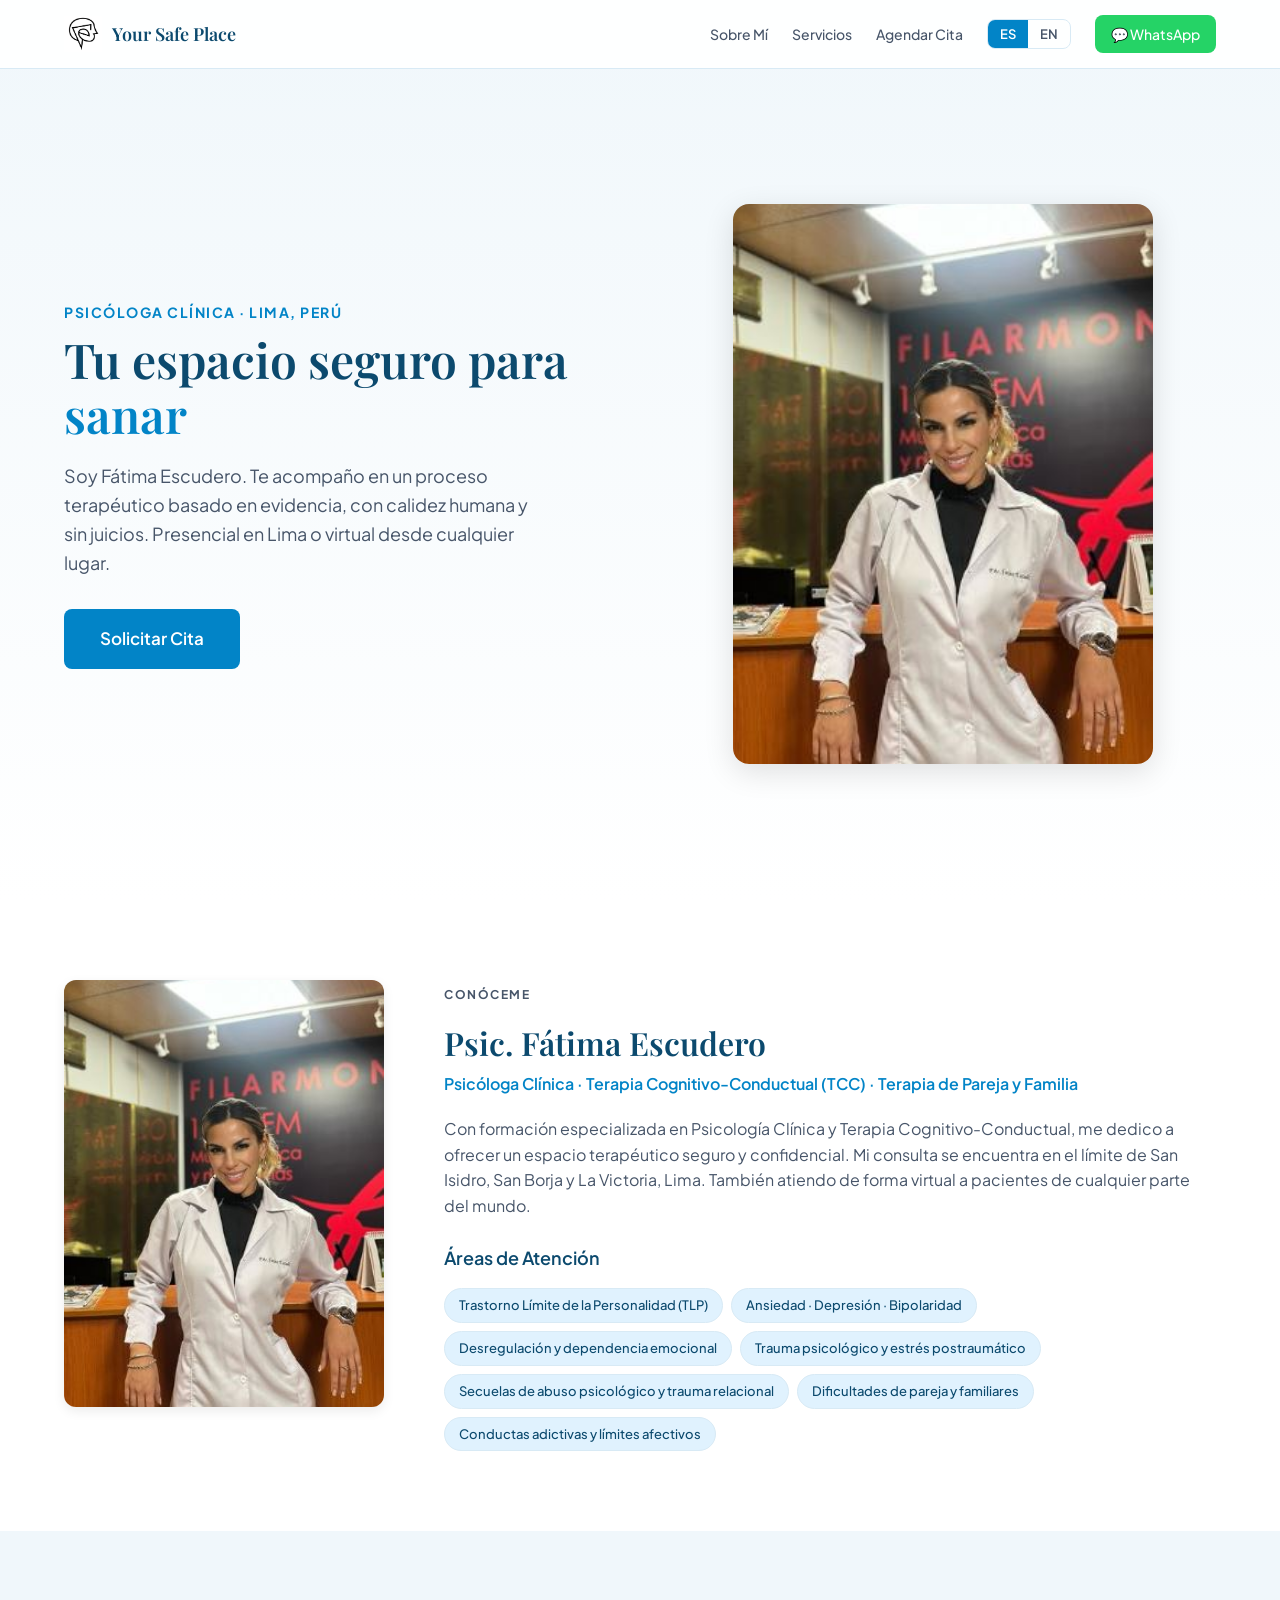
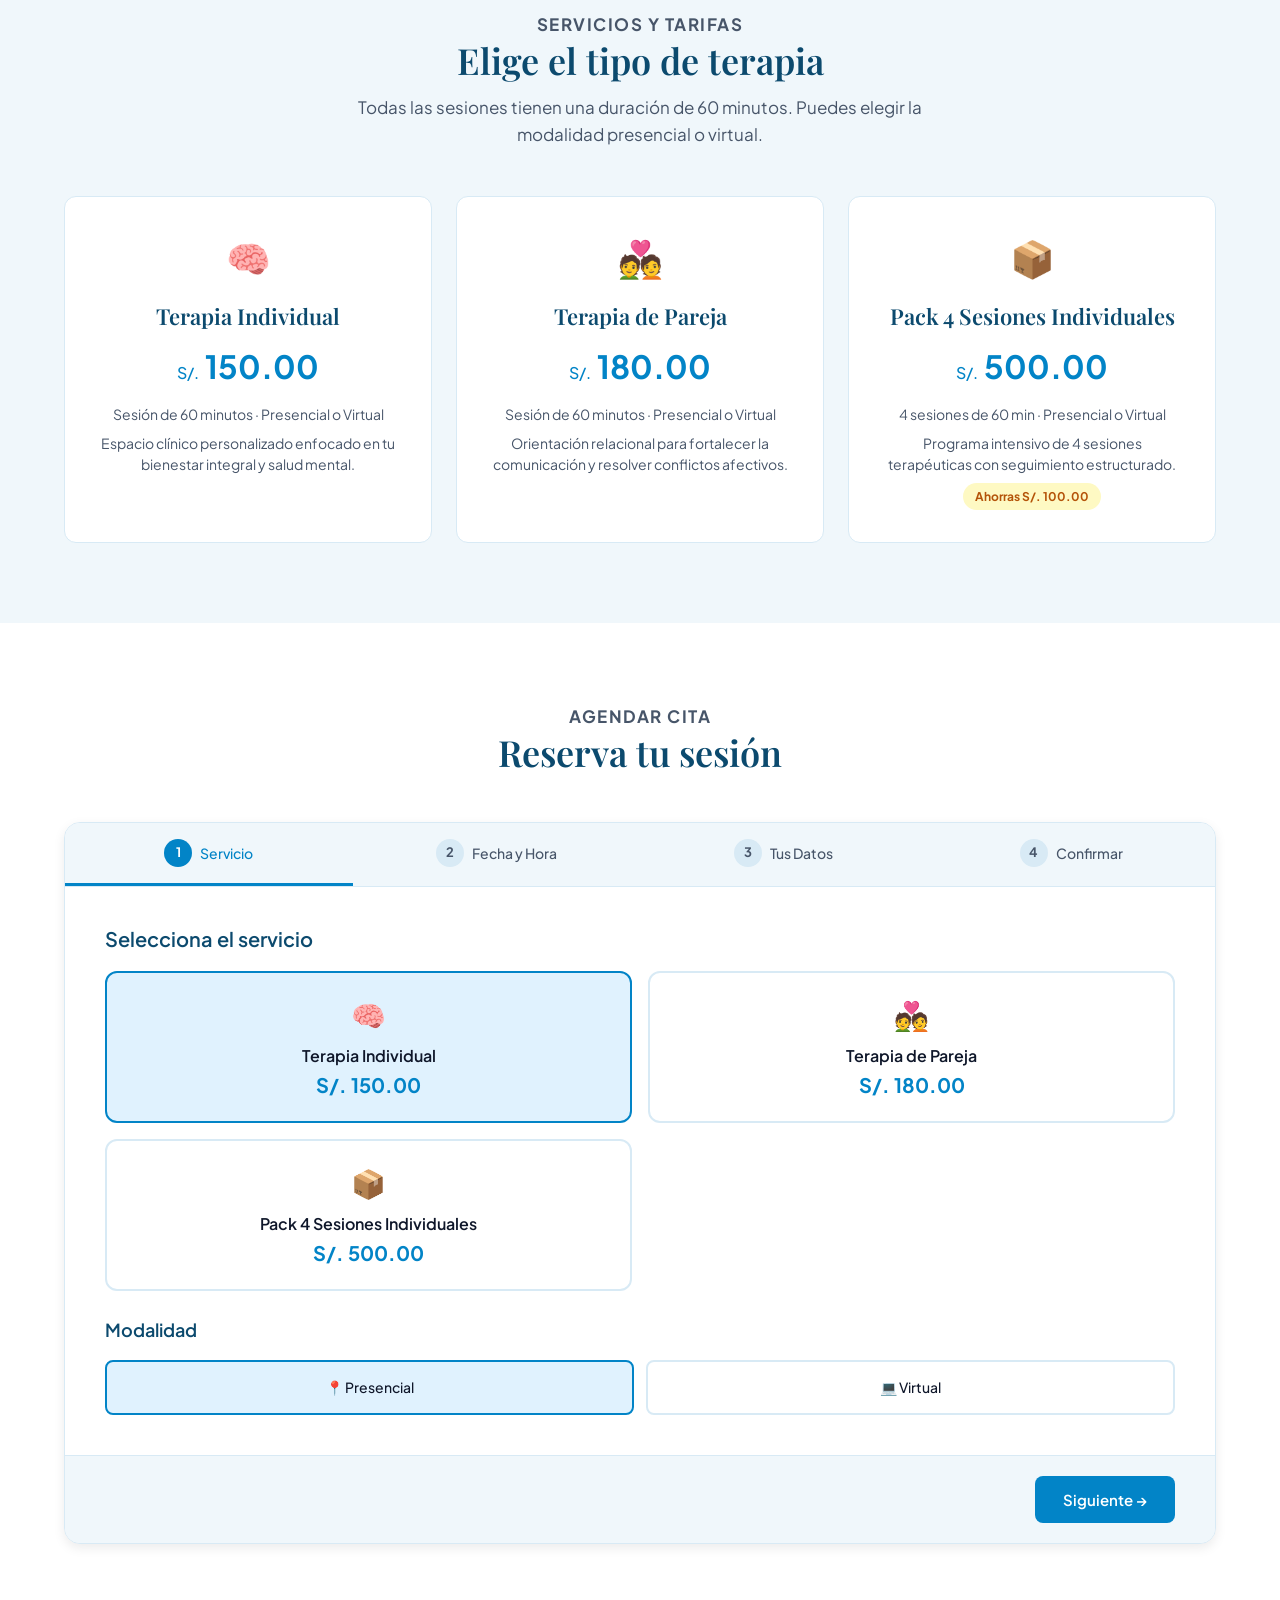
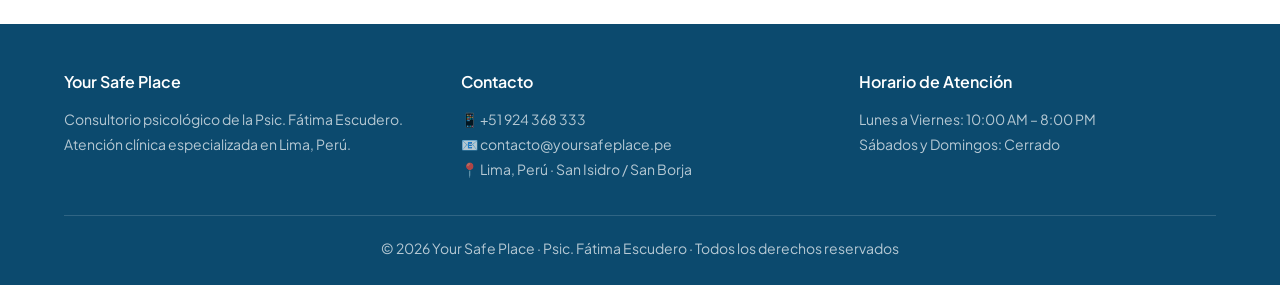
==== index.html @ e10faa5d "Primer commit" ====
<!DOCTYPE html>
<html lang="es">
<head>
  <meta charset="UTF-8">
  <meta name="viewport" content="width=device-width, initial-scale=1.0">
  <meta name="description" content="Your Safe Place — Consultorio psicológico de la Psic. Fátima Escudero en Lima, Perú. Agenda tu cita de terapia individual o de pareja.">
  <meta name="robots" content="index, follow">
  <title>Your Safe Place · Psic. Fátima Escudero — Agenda tu Cita</title>
  <link rel="icon" href="assets/logo-fatima.jpg" type="image/jpeg">
  <link rel="stylesheet" href="styles.css">
</head>
<body>
  <!-- NAV -->
  <nav class="nav" id="mainNav">
    <div class="nav-inner">
      <a href="#" class="nav-brand">
        <img src="assets/logo-fatima.jpg" alt="Your Safe Place">
        <span>Your Safe Place</span>
      </a>
      <div class="nav-links" id="navLinks">
        <a href="#about" data-i18n="nav_about">Sobre Mí</a>
        <a href="#services" data-i18n="nav_services">Servicios</a>
        <a href="#booking" data-i18n="nav_booking">Agendar Cita</a>
        <div class="lang-toggle">
          <button class="active" data-lang="es">ES</button>
          <button data-lang="en">EN</button>
        </div>
        <a href="https://wa.me/51924368333" target="_blank" rel="noopener" class="nav-wa">💬 WhatsApp</a>
      </div>
      <button class="nav-hamburger" id="navHamburger" aria-label="Menú"><span></span><span></span><span></span></button>
    </div>
  </nav>

  <!-- HERO -->
  <section class="hero" id="home">
    <div class="wrap">
      <div class="hero-grid">
        <div class="hero-text" id="heroText">
          <p class="section-label" data-i18n="hero_label">Psicóloga Clínica · Lima, Perú</p>
          <h1><span data-i18n="hero_title">Tu espacio seguro para </span><span class="highlight" data-i18n="hero_highlight">sanar</span></h1>
          <p data-i18n="hero_desc">Soy Fátima Escudero. Te acompaño en un proceso terapéutico basado en evidencia, con calidez humana y sin juicios. Presencial en Lima o virtual desde cualquier lugar.</p>
          <a href="#booking" class="btn btn-primary btn-lg" data-i18n="hero_cta">Solicitar Cita</a>
        </div>
        <div class="hero-photo">
          <div class="photo-accent"></div>
          <img src="assets/foto-fatima-1.jpg" alt="Psicóloga Fátima Escudero" id="heroImg">
        </div>
      </div>
    </div>
  </section>

  <!-- BIO -->
  <section class="bio" id="about">
    <div class="wrap">
      <div class="bio-grid">
        <div class="bio-photo">
          <img src="assets/foto-fatima-1.jpg" alt="Psic. Fátima Escudero">
        </div>
        <div class="bio-content">
          <p class="section-label" data-i18n="bio_label">Conóceme</p>
          <h2 data-i18n="bio_name">Psic. Fátima Escudero</h2>
          <p class="bio-title" data-i18n="bio_title">Psicóloga Clínica · Terapia Cognitivo-Conductual (TCC) · Terapia de Pareja y Familia</p>
          <p data-i18n="bio_desc">Con formación especializada en Psicología Clínica y Terapia Cognitivo-Conductual, me dedico a ofrecer un espacio terapéutico seguro y confidencial. Mi consulta se encuentra en el límite de San Isidro, San Borja y La Victoria, Lima. También atiendo de forma virtual a pacientes de cualquier parte del mundo.</p>
          <h3 style="font-size:18px;margin-top:28px;margin-bottom:12px;font-family:var(--font-body);font-weight:600" data-i18n="bio_areas_title">Áreas de Atención</h3>
          <div class="bio-areas" id="bioAreas"></div>
        </div>
      </div>
    </div>
  </section>

  <!-- SERVICES -->
  <section class="services" id="services">
    <div class="wrap">
      <div class="section-header">
        <p class="section-label" data-i18n="srv_label">Servicios y Tarifas</p>
        <h2 data-i18n="srv_title">Elige el tipo de terapia</h2>
        <p data-i18n="srv_desc">Todas las sesiones tienen una duración de 60 minutos. Puedes elegir la modalidad presencial o virtual.</p>
      </div>
      <div class="services-grid" id="servicesGrid"></div>
    </div>
  </section>

  <!-- BOOKING WIZARD -->
  <section class="booking" id="booking">
    <div class="wrap">
      <div class="section-header">
        <p class="section-label" data-i18n="bk_label">Agendar Cita</p>
        <h2 data-i18n="bk_title">Reserva tu sesión</h2>
      </div>
      <div class="wizard-container">
        <div class="wizard-progress">
          <div class="wizard-step-indicator active" data-step="1"><span class="step-num">1</span><span data-i18n="wz_step1">Servicio</span></div>
          <div class="wizard-step-indicator" data-step="2"><span class="step-num">2</span><span data-i18n="wz_step2">Fecha y Hora</span></div>
          <div class="wizard-step-indicator" data-step="3"><span class="step-num">3</span><span data-i18n="wz_step3">Tus Datos</span></div>
          <div class="wizard-step-indicator" data-step="4"><span class="step-num">4</span><span data-i18n="wz_step4">Confirmar</span></div>
        </div>
        <div class="wizard-body">
          <!-- STEP 1 -->
          <div class="wizard-panel active" id="wizardStep1">
            <h3 data-i18n="s1_title" style="margin-bottom:20px;font-family:var(--font-body);font-weight:600;font-size:20px">Selecciona el servicio</h3>
            <div class="service-selector" id="serviceSelector"></div>
            <h3 data-i18n="s1_modality" style="margin-top:28px;margin-bottom:12px;font-family:var(--font-body);font-weight:600;font-size:18px">Modalidad</h3>
            <div class="modality-selector">
              <div class="modality-option" data-modality="presencial">📍 <span data-i18n="s1_presencial">Presencial</span></div>
              <div class="modality-option" data-modality="virtual">💻 <span data-i18n="s1_virtual">Virtual</span></div>
            </div>
          </div>
          <!-- STEP 2 -->
          <div class="wizard-panel" id="wizardStep2">
            <div id="packTabsContainer" class="hidden"><div class="pack-tabs" id="packTabs"></div></div>
            <div class="calendar-container">
              <div class="calendar-panel">
                <div class="calendar-header">
                  <button id="calPrev" aria-label="Mes anterior">‹</button>
                  <h3 id="calMonthYear"></h3>
                  <button id="calNext" aria-label="Mes siguiente">›</button>
                </div>
                <div class="calendar-grid" id="calendarGrid"></div>
              </div>
              <div class="timeslots-panel">
                <h3 id="timeslotsTitle" data-i18n="s2_select_time">Selecciona un horario</h3>
                <div id="timeslotsContent"><div class="no-date-selected" data-i18n="s2_no_date">Selecciona una fecha en el calendario</div></div>
              </div>
            </div>
          </div>
          <!-- STEP 3 -->
          <div class="wizard-panel" id="wizardStep3">
            <h3 data-i18n="s3_title" style="margin-bottom:24px;font-family:var(--font-body);font-weight:600;font-size:20px">Ingresa tus datos</h3>
            <form id="patientForm" novalidate>
              <div class="form-grid">
                <div class="form-group"><label data-i18n="s3_name">Nombres y Apellidos <span class="required">*</span></label><input type="text" id="pName" required autocomplete="name"><div class="field-error" data-i18n="err_name">Solo letras, tildes y espacios.</div></div>
                <div class="form-group"><label data-i18n="s3_dni">DNI / Documento <span class="required">*</span></label><input type="text" id="pDNI" required maxlength="10" inputmode="numeric" autocomplete="off"><div class="field-error" data-i18n="err_dni">Solo dígitos, 8 a 10 caracteres.</div></div>
                <div class="form-group"><label data-i18n="s3_whatsapp">WhatsApp <span class="required">*</span></label><input type="text" id="pWhatsApp" required maxlength="12" inputmode="tel" autocomplete="tel"><div class="field-error" data-i18n="err_whatsapp">Solo dígitos, 9 a 12 caracteres.</div></div>
                <div class="form-group"><label data-i18n="s3_email">Correo Electrónico <span class="required">*</span></label><input type="email" id="pEmail" required autocomplete="email"><div class="field-error" data-i18n="err_email">Ingresa un correo válido.</div></div>
                <div class="form-group full"><label data-i18n="s3_reason">Motivo de consulta (confidencial)</label><textarea id="pReason" rows="3" maxlength="500"></textarea></div>
                <div class="form-group full">
                  <label data-i18n="s3_voucher">Comprobante de pago <span class="required">*</span></label>
                  <div class="upload-zone" id="uploadZone">
                    <div class="upload-icon">📎</div>
                    <p data-i18n="s3_upload_text">Haz clic o arrastra tu comprobante aquí</p>
                    <p class="file-name" id="fileName" style="display:none"></p>
                    <input type="file" id="pVoucher" accept=".jpg,.jpeg,.png,.webp" required>
                    <p style="font-size:12px;color:var(--muted);margin-top:8px">JPG, PNG o WebP · Máx. 5MB</p>
                  </div>
                </div>
              </div>
            </form>
          </div>
          <!-- STEP 4 -->
          <div class="wizard-panel" id="wizardStep4">
            <h3 data-i18n="s4_title" style="margin-bottom:24px;font-family:var(--font-body);font-weight:600;font-size:20px">Resumen de tu solicitud</h3>
            <div class="summary-card" id="summaryCard"></div>
            <div id="paymentInfoPanel"></div>
          </div>
        </div>
        <div class="wizard-footer">
          <button class="btn btn-secondary" id="wizPrev" style="display:none" data-i18n="wz_prev">← Anterior</button>
          <div></div>
          <button class="btn btn-primary" id="wizNext" data-i18n="wz_next">Siguiente →</button>
          <button class="btn btn-wa btn-lg hidden" id="wizSubmit">💬 <span data-i18n="wz_submit">Solicitar Cita &amp; Enviar Comprobante</span></button>
        </div>
      </div>
    </div>
  </section>

  <!-- FOOTER -->
  <footer class="footer">
    <div class="wrap">
      <div class="footer-grid">
        <div><h4>Your Safe Place</h4><p data-i18n="ft_desc">Consultorio psicológico de la Psic. Fátima Escudero. Atención clínica especializada en Lima, Perú.</p></div>
        <div><h4 data-i18n="ft_contact">Contacto</h4><p>📱 +51 924 368 333</p><p>📧 contacto@yoursafeplace.pe</p><p>📍 <span data-i18n="ft_location">Lima, Perú · San Isidro / San Borja</span></p></div>
        <div><h4 data-i18n="ft_hours">Horario de Atención</h4><p data-i18n="ft_schedule">Lunes a Viernes: 10:00 AM – 8:00 PM</p><p data-i18n="ft_weekend">Sábados y Domingos: Cerrado</p></div>
      </div>
      <div class="footer-bottom"><p>© 2026 Your Safe Place · Psic. Fátima Escudero · <span data-i18n="ft_rights">Todos los derechos reservados</span></p></div>
    </div>
  </footer>

  <!-- CONFIRMATION MODAL -->
  <div class="modal-overlay" id="confirmModal">
    <div class="modal">
      <h2 data-i18n="modal_title">🌿 ¡Solicitud Generada!</h2>
      <p class="modal-subtitle" data-i18n="modal_desc">Tu código de solicitud es:</p>
      <div class="code-display" id="modalCode"></div>
      <p class="text-center mb-3" data-i18n="modal_inst">Al hacer clic se abrirá WhatsApp con tu solicitud pre-llenada. Adjunta la captura de tu comprobante en el chat.</p>
      <button class="btn btn-wa btn-block btn-lg" id="modalWhatsApp">💬 <span data-i18n="modal_wa_btn">Abrir WhatsApp y Enviar</span></button>
      <button class="btn btn-secondary btn-block mt-2" id="modalClose" data-i18n="modal_close">Cerrar</button>
    </div>
  </div>

  <script src="app.js"></script>
</body>
</html>
---- styles.css ----
/* ============================================================
   YOUR SAFE PLACE — Clinical Scheduling System
   Psic. Fátima Escudero · Lima, Perú
   ============================================================ */
@import url('https://fonts.googleapis.com/css2?family=Playfair+Display:wght@400;500;600;700&family=Plus+Jakarta+Sans:wght@300;400;500;600;700&display=swap');

:root {
  --bg: #F0F7FB;
  --bg-alt: #E0F2FE;
  --surface: #FFFFFF;
  --surface-warm: #FEF9C3;
  --accent: #0284C7;
  --accent-dark: #0369A1;
  --accent-deep: #0C4A6E;
  --warm: #F59E0B;
  --warm-soft: #FDE68A;
  --warm-deep: #B45309;
  --border: #D8EAF5;
  --ink: #0F172A;
  --muted: #475569;
  --danger: #DC2626;
  --success: #16A34A;
  --success-bg: #DCFCE7;
  --danger-bg: #FEE2E2;
  --font-heading: 'Playfair Display', Georgia, serif;
  --font-body: 'Plus Jakarta Sans', system-ui, -apple-system, sans-serif;
  --section-gap: 80px;
  --wrap-max: 1200px;
  --wrap-px: 24px;
  --radius-sm: 6px;
  --radius: 8px;
  --radius-lg: 12px;
  --radius-xl: 16px;
  --shadow-sm: 0 1px 3px rgba(0, 0, 0, .06), 0 1px 2px rgba(0, 0, 0, .04);
  --shadow: 0 4px 12px rgba(0, 0, 0, .08);
  --shadow-lg: 0 8px 30px rgba(0, 0, 0, .12);
  --ease-out: cubic-bezier(.23, 1, .32, 1);
  --ease-in-out: cubic-bezier(.77, 0, .175, 1);
}

*,
*::before,
*::after {
  box-sizing: border-box;
  margin: 0;
  padding: 0
}

html {
  scroll-behavior: smooth;
  -webkit-text-size-adjust: 100%
}

body {
  font-family: var(--font-body);
  font-size: 16px;
  line-height: 1.6;
  color: var(--ink);
  background: var(--bg);
  -webkit-font-smoothing: antialiased;
  -moz-osx-font-smoothing: grayscale
}

img {
  max-width: 100%;
  height: auto;
  display: block
}

a {
  color: var(--accent);
  text-decoration: none
}

a:hover {
  color: var(--accent-dark)
}

button {
  cursor: pointer;
  font-family: var(--font-body)
}

input,
select,
textarea {
  font-family: var(--font-body);
  font-size: 15px
}

h1,
h2,
h3,
h4 {
  font-family: var(--font-heading);
  font-weight: 600;
  color: var(--accent-deep);
  line-height: 1.2
}

ul {
  list-style: none
}

.wrap {
  max-width: var(--wrap-max);
  margin: 0 auto;
  padding: 0 var(--wrap-px)
}

section {
  padding: var(--section-gap) 0
}

/* NAV */
.nav {
  position: fixed;
  top: 0;
  left: 0;
  right: 0;
  z-index: 100;
  background: rgba(255, 255, 255, .92);
  backdrop-filter: blur(12px);
  -webkit-backdrop-filter: blur(12px);
  border-bottom: 1px solid var(--border);
  transition: box-shadow .3s ease
}

.nav.scrolled {
  box-shadow: var(--shadow-sm)
}

.nav-inner {
  display: flex;
  align-items: center;
  justify-content: space-between;
  height: 68px;
  max-width: var(--wrap-max);
  margin: 0 auto;
  padding: 0 var(--wrap-px)
}

.nav-brand {
  display: flex;
  align-items: center;
  gap: 10px;
  text-decoration: none
}

.nav-brand img {
  width: 38px;
  height: 38px;
  object-fit: contain;
  border-radius: 4px
}

.nav-brand span {
  font-family: var(--font-heading);
  font-size: 18px;
  font-weight: 600;
  color: var(--accent-deep)
}

.nav-links {
  display: flex;
  align-items: center;
  gap: 24px
}

.nav-links a {
  font-size: 14px;
  font-weight: 500;
  color: var(--muted);
  transition: color .2s;
  position: relative
}

.nav-links a:hover {
  color: var(--accent)
}

.nav-links a::after {
  content: '';
  position: absolute;
  bottom: -4px;
  left: 0;
  width: 0;
  height: 2px;
  background: var(--accent);
  transition: width .2s var(--ease-out)
}

.nav-links a:hover::after {
  width: 100%
}

.lang-toggle {
  display: flex;
  border: 1px solid var(--border);
  border-radius: var(--radius);
  overflow: hidden
}

.lang-toggle button {
  padding: 6px 12px;
  font-size: 13px;
  font-weight: 600;
  border: none;
  background: transparent;
  color: var(--muted);
  transition: background .2s, color .2s
}

.lang-toggle button.active {
  background: var(--accent);
  color: #fff
}

.nav-wa {
  display: inline-flex;
  align-items: center;
  gap: 6px;
  background: #25D366;
  color: #fff !important;
  padding: 8px 16px;
  border-radius: var(--radius);
  font-size: 13px;
  font-weight: 600;
  transition: transform 160ms var(--ease-out), background .2s
}

.nav-wa:hover {
  background: #1DA851;
  color: #fff !important
}

.nav-wa:active {
  transform: scale(.97)
}

.nav-hamburger {
  display: none;
  background: none;
  border: none;
  padding: 8px;
  flex-direction: column;
  gap: 5px;
  cursor: pointer
}

.nav-hamburger span {
  display: block;
  width: 22px;
  height: 2px;
  background: var(--ink);
  border-radius: 2px;
  transition: transform .3s var(--ease-out), opacity .2s
}

.nav-hamburger.open span:nth-child(1) {
  transform: translateY(7px) rotate(45deg)
}

.nav-hamburger.open span:nth-child(2) {
  opacity: 0
}

.nav-hamburger.open span:nth-child(3) {
  transform: translateY(-7px) rotate(-45deg)
}

/* HERO */
.hero {
  padding-top: 148px;
  padding-bottom: var(--section-gap);
  background: linear-gradient(180deg, var(--bg) 0%, var(--surface) 100%);
  min-height: 100vh;
  display: flex;
  align-items: center
}

.hero-grid {
  display: grid;
  grid-template-columns: 1fr 1fr;
  gap: 60px;
  align-items: center
}

.hero-text {
  opacity: 0;
  transform: translateY(16px);
  transition: opacity .6s var(--ease-out), transform .6s var(--ease-out)
}

.hero-text.visible {
  opacity: 1;
  transform: translateY(0)
}

.hero-text h1 {
  font-size: 48px;
  line-height: 1.15;
  margin-bottom: 20px
}

.hero-text h1 .highlight {
  color: var(--accent)
}

.hero-text p.section-label {
  font-size: 14px
}

.hero-text>p:not(.section-label) {
  font-size: 18px;
  color: var(--muted);
  margin-bottom: 32px;
  max-width: 480px
}

.hero-photo {
  position: relative;
  display: flex;
  justify-content: center
}

.hero-photo img {
  width: 100%;
  max-width: 420px;
  border-radius: var(--radius-xl);
  box-shadow: var(--shadow-lg);
  object-fit: cover;
  object-position: center 15%;
  aspect-ratio: 3/4;
  opacity: 0;
  transform: scale(.97);
  transition: opacity .7s var(--ease-out) .15s, transform .7s var(--ease-out) .15s
}

.hero-photo img.visible {
  opacity: 1;
  transform: scale(1)
}

.hero-photo .photo-accent {
  position: absolute;
  top: -12px;
  right: -12px;
  width: 100px;
  height: 100px;
  background: var(--warm-soft);
  border-radius: 50%;
  z-index: -1;
  opacity: .6
}

/* BUTTONS */
.btn {
  display: inline-flex;
  align-items: center;
  justify-content: center;
  gap: 8px;
  padding: 14px 28px;
  font-size: 15px;
  font-weight: 600;
  border: none;
  border-radius: var(--radius);
  cursor: pointer;
  transition: transform 160ms var(--ease-out), background .2s, box-shadow .2s
}

.btn:active {
  transform: scale(.97)
}

.btn-primary {
  background: var(--accent);
  color: #fff
}

.btn-primary:hover {
  background: var(--accent-dark);
  box-shadow: 0 4px 14px rgba(2, 132, 199, .3)
}

.btn-secondary {
  background: var(--surface);
  color: var(--accent);
  border: 1.5px solid var(--border)
}

.btn-secondary:hover {
  border-color: var(--accent);
  background: var(--bg-alt)
}

.btn-success {
  background: var(--success);
  color: #fff
}

.btn-success:hover {
  background: #15803d
}

.btn-danger {
  background: var(--danger);
  color: #fff
}

.btn-danger:hover {
  background: #b91c1c
}

.btn-wa {
  background: #25D366;
  color: #fff
}

.btn-wa:hover {
  background: #1DA851
}

.btn:disabled {
  opacity: .5;
  cursor: not-allowed;
  transform: none !important;
  pointer-events: none
}

.btn-sm {
  padding: 8px 16px;
  font-size: 13px
}

.btn-lg {
  padding: 16px 36px;
  font-size: 17px
}

.btn-block {
  width: 100%
}

/* SECTION HEADERS */
.section-header {
  text-align: center;
  margin-bottom: 48px
}

.section-header h2 {
  font-size: 36px;
  margin-bottom: 12px
}

.section-header p {
  font-size: 17px;
  color: var(--muted);
  max-width: 600px;
  margin: 0 auto
}

.section-label {
  display: inline-block;
  font-size: 12px;
  font-weight: 700;
  text-transform: uppercase;
  letter-spacing: 1.5px;
  color: var(--accent);
  margin-bottom: 8px
}

/* BIO */
.bio {
  background: var(--surface)
}

.bio-grid {
  display: grid;
  grid-template-columns: 320px 1fr;
  gap: 60px;
  align-items: start
}

.bio-photo img {
  width: 100%;
  border-radius: var(--radius-lg);
  box-shadow: var(--shadow);
  object-fit: cover;
  object-position: center 15%;
  aspect-ratio: 3/4
}

.bio-content h2 {
  font-size: 32px;
  margin-bottom: 8px
}

.bio-content .bio-title {
  font-size: 16px;
  color: var(--accent);
  font-weight: 600;
  margin-bottom: 20px
}

.bio-content p {
  color: var(--muted);
  margin-bottom: 20px
}

.bio-areas {
  display: flex;
  flex-wrap: wrap;
  gap: 8px;
  margin-top: 20px
}

.bio-areas .badge {
  display: inline-flex;
  align-items: center;
  gap: 4px;
  padding: 6px 14px;
  font-size: 13px;
  font-weight: 500;
  border-radius: 20px;
  background: var(--bg-alt);
  color: var(--accent-deep);
  border: 1px solid var(--border);
  opacity: 0;
  transform: translateY(8px);
  transition: opacity .4s var(--ease-out), transform .4s var(--ease-out)
}

.bio-areas .badge.visible {
  opacity: 1;
  transform: translateY(0)
}

/* SERVICES */
.services {
  background: var(--bg)
}

.services-grid {
  display: grid;
  grid-template-columns: repeat(3, 1fr);
  gap: 24px
}

.services-grid.cols-2 {
  grid-template-columns: repeat(2, 1fr)
}

.service-card {
  background: var(--surface);
  border: 1px solid var(--border);
  border-radius: var(--radius-lg);
  padding: 32px;
  text-align: center;
  position: relative;
  overflow: hidden;
  transition: transform .2s var(--ease-out), box-shadow .2s
}

@media(hover:hover)and (pointer:fine) {
  .service-card:hover {
    transform: translateY(-2px);
    box-shadow: var(--shadow)
  }
}

.service-card .service-icon {
  font-size: 36px;
  margin-bottom: 16px
}

.service-card h3 {
  font-size: 22px;
  margin-bottom: 8px
}

.service-card .price {
  font-size: 32px;
  font-weight: 700;
  color: var(--accent);
  margin: 12px 0;
  font-family: var(--font-body)
}

.service-card .price-currency {
  font-size: 16px;
  font-weight: 500
}

.service-card .price-period {
  font-size: 14px;
  color: var(--muted);
  font-weight: 400
}

.service-card p {
  font-size: 14px;
  color: var(--muted);
  line-height: 1.5
}

.service-card .save-badge {
  display: inline-block;
  padding: 4px 12px;
  font-size: 12px;
  font-weight: 700;
  background: var(--surface-warm);
  color: var(--warm-deep);
  border-radius: 20px;
  margin-top: 8px
}

/* BOOKING WIZARD */
.booking {
  background: var(--surface)
}

.wizard-container {
  background: var(--surface);
  border: 1px solid var(--border);
  border-radius: var(--radius-xl);
  overflow: hidden;
  box-shadow: var(--shadow)
}

.wizard-progress {
  display: flex;
  background: var(--bg);
  border-bottom: 1px solid var(--border)
}

.wizard-step-indicator {
  flex: 1;
  display: flex;
  align-items: center;
  justify-content: center;
  gap: 8px;
  padding: 16px;
  font-size: 14px;
  font-weight: 500;
  color: var(--muted);
  border-bottom: 3px solid transparent;
  transition: color .2s, border-color .2s
}

.wizard-step-indicator.active {
  color: var(--accent);
  border-bottom-color: var(--accent)
}

.wizard-step-indicator.done {
  color: var(--success);
  border-bottom-color: var(--success)
}

.wizard-step-indicator .step-num {
  width: 28px;
  height: 28px;
  border-radius: 50%;
  display: flex;
  align-items: center;
  justify-content: center;
  font-size: 13px;
  font-weight: 700;
  background: var(--border);
  color: var(--muted);
  transition: background .2s, color .2s
}

.wizard-step-indicator.active .step-num {
  background: var(--accent);
  color: #fff
}

.wizard-step-indicator.done .step-num {
  background: var(--success);
  color: #fff
}

.wizard-body {
  padding: 40px;
  min-height: 400px;
  position: relative;
  overflow: hidden
}

.wizard-panel {
  display: none
}

.wizard-panel.active {
  display: block;
  animation: panelIn .3s var(--ease-out)
}

@keyframes panelIn {
  from {
    opacity: 0;
    transform: translateX(20px)
  }

  to {
    opacity: 1;
    transform: translateX(0)
  }
}

.wizard-footer {
  display: flex;
  justify-content: space-between;
  align-items: center;
  padding: 20px 40px;
  border-top: 1px solid var(--border);
  background: var(--bg)
}

/* STEP 1 */
.service-selector {
  display: grid;
  grid-template-columns: 1fr 1fr;
  gap: 16px;
  margin-bottom: 24px
}

.service-option {
  padding: 20px;
  border: 2px solid var(--border);
  border-radius: var(--radius-lg);
  cursor: pointer;
  text-align: center;
  transition: border-color .2s, background .2s, transform 160ms var(--ease-out)
}

.service-option:active {
  transform: scale(.97)
}

.service-option.selected {
  border-color: var(--accent);
  background: var(--bg-alt)
}

.service-option .opt-icon {
  font-size: 28px;
  margin-bottom: 8px
}

.service-option h4 {
  font-size: 16px;
  color: var(--ink);
  margin-bottom: 4px;
  font-family: var(--font-body);
  font-weight: 600
}

.service-option .opt-price {
  font-size: 20px;
  font-weight: 700;
  color: var(--accent)
}

.modality-selector {
  display: flex;
  gap: 12px;
  margin-top: 20px
}

.modality-option {
  flex: 1;
  padding: 14px;
  border: 2px solid var(--border);
  border-radius: var(--radius);
  cursor: pointer;
  text-align: center;
  font-size: 14px;
  font-weight: 500;
  transition: border-color .2s, background .2s
}

.modality-option.selected {
  border-color: var(--accent);
  background: var(--bg-alt)
}

/* STEP 2: Calendar */
.calendar-container {
  display: grid;
  grid-template-columns: 1fr 1fr;
  gap: 32px
}

.calendar-header {
  display: flex;
  justify-content: space-between;
  align-items: center;
  margin-bottom: 20px
}

.calendar-header h3 {
  font-size: 18px;
  font-family: var(--font-body);
  font-weight: 600
}

.calendar-header button {
  width: 36px;
  height: 36px;
  border: 1px solid var(--border);
  border-radius: var(--radius);
  background: var(--surface);
  display: flex;
  align-items: center;
  justify-content: center;
  font-size: 16px;
  transition: background .2s, transform 160ms var(--ease-out)
}

.calendar-header button:hover {
  background: var(--bg-alt)
}

.calendar-header button:active {
  transform: scale(.95)
}

.calendar-grid {
  display: grid;
  grid-template-columns: repeat(7, 1fr);
  gap: 4px
}

.calendar-grid .day-label {
  text-align: center;
  font-size: 12px;
  font-weight: 600;
  color: var(--muted);
  padding: 8px 0;
  text-transform: uppercase
}

.calendar-grid .day-cell {
  aspect-ratio: 1;
  display: flex;
  flex-direction: column;
  align-items: center;
  justify-content: center;
  border-radius: var(--radius);
  font-size: 14px;
  font-weight: 500;
  cursor: pointer;
  position: relative;
  border: 1.5px solid transparent;
  transition: background .15s, border-color .15s, transform 160ms var(--ease-out)
}

.calendar-grid .day-cell:not(.disabled):not(.empty):hover {
  background: var(--bg-alt)
}

.calendar-grid .day-cell:not(.disabled):not(.empty):active {
  transform: scale(.95)
}

.calendar-grid .day-cell.selected {
  background: var(--accent);
  color: #fff;
  border-color: var(--accent)
}

.calendar-grid .day-cell.today {
  border-color: var(--warm)
}

.calendar-grid .day-cell.disabled {
  color: #CBD5E1;
  cursor: not-allowed
}

.calendar-grid .day-cell.empty {
  cursor: default
}

.calendar-grid .day-cell .pack-badge {
  position: absolute;
  bottom: 2px;
  font-size: 8px;
  font-weight: 700;
  color: var(--accent);
  background: var(--bg-alt);
  padding: 1px 4px;
  border-radius: 3px
}

.timeslots-panel h3 {
  font-size: 18px;
  font-family: var(--font-body);
  font-weight: 600;
  margin-bottom: 16px
}

.timeslots-grid {
  display: grid;
  grid-template-columns: repeat(2, 1fr);
  gap: 8px
}

.time-slot {
  padding: 12px;
  border: 1.5px solid var(--border);
  border-radius: var(--radius);
  text-align: center;
  font-size: 14px;
  font-weight: 500;
  cursor: pointer;
  transition: border-color .2s, background .2s, transform 160ms var(--ease-out)
}

.time-slot:not(.disabled):hover {
  border-color: var(--accent);
  background: var(--bg-alt)
}

.time-slot:not(.disabled):active {
  transform: scale(.97)
}

.time-slot.selected {
  background: var(--accent);
  color: #fff;
  border-color: var(--accent)
}

.time-slot.disabled {
  color: #CBD5E1;
  cursor: not-allowed;
  background: #F8FAFC;
  text-decoration: line-through
}

.no-date-selected {
  text-align: center;
  color: var(--muted);
  padding: 40px 0;
  font-size: 15px
}

.pack-tabs {
  display: flex;
  gap: 8px;
  margin-bottom: 24px
}

.pack-tab {
  flex: 1;
  padding: 10px;
  border: 2px solid var(--border);
  border-radius: var(--radius);
  text-align: center;
  font-size: 13px;
  font-weight: 600;
  cursor: pointer;
  transition: border-color .2s, background .2s
}

.pack-tab.active {
  border-color: var(--accent);
  background: var(--bg-alt)
}

.pack-tab.done {
  border-color: var(--success);
  background: var(--success-bg)
}

.pack-tab .tab-status {
  font-size: 11px;
  font-weight: 400;
  color: var(--muted);
  display: block
}

.pack-tab.done .tab-status {
  color: var(--success)
}

/* STEP 3: Form */
.form-grid {
  display: grid;
  grid-template-columns: 1fr 1fr;
  gap: 20px
}

.form-group.full {
  grid-column: 1/-1
}

.form-group label {
  display: block;
  font-size: 14px;
  font-weight: 600;
  color: var(--ink);
  margin-bottom: 6px
}

.form-group label .required {
  color: var(--danger)
}

.form-group input,
.form-group select,
.form-group textarea {
  width: 100%;
  padding: 12px 16px;
  border: 1.5px solid var(--border);
  border-radius: var(--radius);
  font-size: 15px;
  color: var(--ink);
  background: var(--surface);
  transition: border-color .2s, box-shadow .2s
}

.form-group input:focus,
.form-group select:focus,
.form-group textarea:focus {
  outline: none;
  border-color: var(--accent);
  box-shadow: 0 0 0 3px rgba(2, 132, 199, .15)
}

.form-group input.invalid,
.form-group textarea.invalid {
  border-color: var(--danger)
}

.form-group .field-error {
  font-size: 12px;
  color: var(--danger);
  margin-top: 4px;
  display: none
}

.form-group input.invalid~.field-error,
.form-group textarea.invalid~.field-error {
  display: block
}

.form-group textarea {
  resize: vertical;
  min-height: 80px
}

.upload-zone {
  border: 2px dashed var(--border);
  border-radius: var(--radius-lg);
  padding: 32px;
  text-align: center;
  cursor: pointer;
  transition: border-color .2s, background .2s
}

.upload-zone:hover {
  border-color: var(--accent);
  background: var(--bg-alt)
}

.upload-zone.has-file {
  border-color: var(--success);
  background: var(--success-bg);
  border-style: solid
}

.upload-zone .upload-icon {
  font-size: 36px;
  margin-bottom: 8px
}

.upload-zone p {
  font-size: 14px;
  color: var(--muted)
}

.upload-zone .file-name {
  font-weight: 600;
  color: var(--success)
}

.upload-zone input[type="file"] {
  display: none
}

/* STEP 4: Summary */
.summary-card {
  background: var(--bg);
  border: 1px solid var(--border);
  border-radius: var(--radius-lg);
  padding: 32px;
  margin-bottom: 24px
}

.summary-card h3 {
  font-size: 20px;
  margin-bottom: 20px
}

.summary-row {
  display: flex;
  justify-content: space-between;
  padding: 10px 0;
  border-bottom: 1px solid var(--border);
  font-size: 15px
}

.summary-row:last-child {
  border-bottom: none
}

.summary-row .label {
  color: var(--muted)
}

.summary-row .value {
  font-weight: 600;
  text-align: right
}

.summary-total {
  display: flex;
  justify-content: space-between;
  padding: 16px 0;
  margin-top: 8px;
  border-top: 2px solid var(--accent);
  font-size: 20px;
  font-weight: 700
}

.summary-total .total-amount {
  color: var(--accent)
}

.summary-sessions {
  margin-top: 16px;
  padding: 16px;
  background: var(--surface);
  border-radius: var(--radius);
  border: 1px solid var(--border)
}

.summary-sessions h4 {
  font-size: 15px;
  margin-bottom: 10px
}

.summary-sessions .session-item {
  display: flex;
  align-items: center;
  gap: 8px;
  padding: 6px 0;
  font-size: 14px;
  color: var(--muted)
}

.summary-sessions .session-item .num {
  font-weight: 700;
  color: var(--accent)
}

.payment-info {
  background: var(--surface-warm);
  border: 1px solid #FDE68A;
  border-radius: var(--radius-lg);
  padding: 24px;
  margin-bottom: 24px
}

.payment-info h4 {
  font-size: 16px;
  margin-bottom: 12px;
  color: var(--warm-deep)
}

.payment-info .payment-method {
  padding: 10px 0;
  border-bottom: 1px solid rgba(245, 158, 11, .2);
  font-size: 14px
}

.payment-info .payment-method:last-child {
  border-bottom: none
}

.payment-info .payment-method .method-name {
  font-weight: 600;
  color: var(--ink)
}

.payment-info .payment-method .method-detail {
  color: var(--muted);
  font-size: 13px
}

.payment-info .payment-method code {
  font-size: 13px;
  background: rgba(255, 255, 255, .6);
  padding: 2px 6px;
  border-radius: 4px
}

/* FOOTER */
.footer {
  background: var(--accent-deep);
  color: #fff;
  padding: 48px 0 24px
}

.footer-grid {
  display: grid;
  grid-template-columns: 1fr 1fr 1fr;
  gap: 40px;
  margin-bottom: 32px
}

.footer h4 {
  font-size: 16px;
  margin-bottom: 16px;
  font-family: var(--font-body);
  font-weight: 600;
  color: #fff
}

.footer p,
.footer a {
  font-size: 14px;
  color: rgba(255, 255, 255, .7);
  line-height: 1.8
}

.footer a:hover {
  color: #fff
}

.footer-bottom {
  border-top: 1px solid rgba(255, 255, 255, .15);
  padding-top: 20px;
  text-align: center;
  font-size: 13px;
  color: rgba(255, 255, 255, .5)
}

/* MODAL */
.modal-overlay {
  display: none;
  position: fixed;
  inset: 0;
  background: rgba(0, 0, 0, .5);
  z-index: 200;
  align-items: center;
  justify-content: center;
  padding: 20px;
  backdrop-filter: blur(4px)
}

.modal-overlay.show {
  display: flex
}

.modal {
  background: var(--surface);
  border-radius: var(--radius-xl);
  padding: 40px;
  max-width: 540px;
  width: 100%;
  max-height: 90vh;
  overflow-y: auto;
  box-shadow: var(--shadow-lg);
  animation: modalIn .3s var(--ease-out)
}

@keyframes modalIn {
  from {
    opacity: 0;
    transform: scale(.95)
  }

  to {
    opacity: 1;
    transform: scale(1)
  }
}

.modal h2 {
  font-size: 24px;
  margin-bottom: 8px;
  text-align: center
}

.modal .modal-subtitle {
  text-align: center;
  color: var(--muted);
  margin-bottom: 24px
}

.modal .code-display {
  text-align: center;
  font-size: 28px;
  font-weight: 700;
  color: var(--accent);
  background: var(--bg-alt);
  padding: 16px;
  border-radius: var(--radius);
  margin-bottom: 24px;
  font-family: var(--font-body)
}

/* ADMIN */
.admin-body {
  background: var(--bg);
  min-height: 100vh
}

.admin-nav {
  background: var(--accent-deep);
  color: #fff
}

.admin-nav-inner {
  display: flex;
  align-items: center;
  justify-content: space-between;
  height: 60px;
  max-width: 1400px;
  margin: 0 auto;
  padding: 0 24px
}

.admin-nav .nav-brand span {
  color: #fff
}

.admin-nav .nav-brand img {
  filter: brightness(0) invert(1)
}

.admin-greeting {
  font-size: 14px;
  color: rgba(255, 255, 255, .8)
}

.admin-logout {
  padding: 8px 16px;
  background: rgba(255, 255, 255, .15);
  border: none;
  color: #fff;
  border-radius: var(--radius);
  font-size: 13px;
  font-weight: 500;
  transition: background .2s
}

.admin-logout:hover {
  background: rgba(255, 255, 255, .25)
}

.admin-content {
  max-width: 1400px;
  margin: 0 auto;
  padding: 32px 24px
}

.kpi-grid {
  display: grid;
  grid-template-columns: repeat(4, 1fr);
  gap: 20px;
  margin-bottom: 32px
}

.kpi-card {
  background: var(--surface);
  border: 1px solid var(--border);
  border-radius: var(--radius-lg);
  padding: 24px
}

.kpi-card .kpi-label {
  font-size: 13px;
  color: var(--muted);
  font-weight: 500;
  text-transform: uppercase;
  letter-spacing: .5px
}

.kpi-card .kpi-value {
  font-size: 32px;
  font-weight: 700;
  color: var(--ink);
  margin: 8px 0 4px
}

.kpi-card .kpi-icon {
  font-size: 24px
}

.admin-table-container {
  background: var(--surface);
  border: 1px solid var(--border);
  border-radius: var(--radius-lg);
  overflow: hidden;
  margin-bottom: 32px
}

.admin-table-header {
  display: flex;
  justify-content: space-between;
  align-items: center;
  padding: 20px 24px;
  border-bottom: 1px solid var(--border)
}

.admin-table-header h3 {
  font-size: 18px;
  font-family: var(--font-body);
  font-weight: 600
}

.admin-table {
  width: 100%;
  border-collapse: collapse
}

.admin-table th {
  text-align: left;
  padding: 12px 16px;
  font-size: 12px;
  font-weight: 600;
  text-transform: uppercase;
  letter-spacing: .5px;
  color: var(--muted);
  background: var(--bg);
  border-bottom: 1px solid var(--border)
}

.admin-table td {
  padding: 14px 16px;
  font-size: 14px;
  border-bottom: 1px solid var(--border);
  vertical-align: middle
}

.admin-table tr:last-child td {
  border-bottom: none
}

.admin-table tr:hover {
  background: var(--bg)
}

.status-badge {
  display: inline-flex;
  align-items: center;
  gap: 4px;
  padding: 4px 10px;
  font-size: 12px;
  font-weight: 600;
  border-radius: 20px
}

.status-badge.pending {
  background: #FEF3C7;
  color: #92400E
}

.status-badge.confirmed {
  background: var(--success-bg);
  color: #166534
}

.status-badge.rejected {
  background: var(--danger-bg);
  color: #991B1B
}

.voucher-thumb {
  width: 44px;
  height: 44px;
  border-radius: var(--radius);
  object-fit: cover;
  border: 1px solid var(--border);
  cursor: pointer;
  transition: transform .2s var(--ease-out)
}

.voucher-thumb:hover {
  transform: scale(1.1)
}

.voucher-modal-img {
  width: 100%;
  max-height: 70vh;
  object-fit: contain;
  border-radius: var(--radius)
}

.day-blocker {
  background: var(--surface);
  border: 1px solid var(--border);
  border-radius: var(--radius-lg);
  padding: 24px;
  margin-bottom: 32px
}

.blocked-days-list {
  display: flex;
  flex-wrap: wrap;
  gap: 8px;
  margin-top: 12px
}

.blocked-day-chip {
  display: inline-flex;
  align-items: center;
  gap: 6px;
  padding: 6px 12px;
  background: var(--danger-bg);
  color: var(--danger);
  border-radius: 20px;
  font-size: 13px;
  font-weight: 500
}

.blocked-day-chip button {
  background: none;
  border: none;
  color: var(--danger);
  font-size: 16px;
  cursor: pointer;
  padding: 0;
  line-height: 1
}

.login-page {
  min-height: 100vh;
  display: flex;
  align-items: center;
  justify-content: center;
  background: var(--bg);
  padding: 20px
}

.login-card {
  background: var(--surface);
  border: 1px solid var(--border);
  border-radius: var(--radius-xl);
  padding: 48px;
  max-width: 420px;
  width: 100%;
  box-shadow: var(--shadow-lg);
  text-align: center
}

.login-card img {
  width: 64px;
  margin: 0 auto 20px;
  border-radius: 8px
}

.login-card h1 {
  font-size: 28px;
  margin-bottom: 8px
}

.login-card .login-subtitle {
  color: var(--muted);
  margin-bottom: 32px;
  font-size: 15px
}

.login-card .form-group {
  text-align: left;
  margin-bottom: 20px
}

.login-card .login-error {
  background: var(--danger-bg);
  color: var(--danger);
  padding: 10px 16px;
  border-radius: var(--radius);
  font-size: 13px;
  margin-bottom: 16px;
  display: none
}

/* UTILITY */
.text-center {
  text-align: center
}

.mt-1 {
  margin-top: 8px
}

.mt-2 {
  margin-top: 16px
}

.mt-3 {
  margin-top: 24px
}

.mt-4 {
  margin-top: 32px
}

.mb-2 {
  margin-bottom: 16px
}

.mb-3 {
  margin-bottom: 24px
}

.hidden {
  display: none !important
}

/* REDUCED MOTION */
@media(prefers-reduced-motion:reduce) {

  *,
  *::before,
  *::after {
    animation-duration: .01ms !important;
    transition-duration: .01ms !important
  }

  .hero-text,
  .hero-photo img,
  .bio-areas .badge {
    opacity: 1 !important;
    transform: none !important
  }
}

/* RESPONSIVE */
@media(max-width:1023px) {
  :root {
    --section-gap: 60px
  }

  .hero-grid {
    grid-template-columns: 1fr;
    gap: 40px;
    text-align: center
  }

  .hero-text>p:not(.section-label) {
    margin: 0 auto 32px
  }

  .hero-photo {
    order: -1
  }

  .hero-photo img {
    max-width: 300px
  }

  .bio-grid {
    grid-template-columns: 1fr;
    gap: 32px
  }

  .bio-photo {
    display: flex;
    justify-content: center
  }

  .bio-photo img {
    max-width: 280px
  }

  .services-grid {
    grid-template-columns: repeat(2, 1fr)
  }

  .calendar-container {
    grid-template-columns: 1fr
  }

  .kpi-grid {
    grid-template-columns: repeat(2, 1fr)
  }

  .footer-grid {
    grid-template-columns: 1fr;
    gap: 24px
  }
}

@media(max-width:767px) {
  :root {
    --section-gap: 48px;
    --wrap-px: 16px
  }

  h1 {
    font-size: 32px !important
  }

  h2 {
    font-size: 26px !important
  }

  .section-header h2 {
    font-size: 26px !important
  }

  .hero {
    padding-top: 120px;
    min-height: auto
  }

  .hero-text h1 {
    font-size: 32px !important
  }

  .hero-text>p:not(.section-label) {
    font-size: 16px
  }

  .nav-links {
    display: none
  }

  .nav-links.open {
    display: flex;
    flex-direction: column;
    position: absolute;
    top: 68px;
    left: 0;
    right: 0;
    background: var(--surface);
    border-bottom: 1px solid var(--border);
    padding: 20px;
    box-shadow: var(--shadow);
    z-index: 99
  }

  .nav-hamburger {
    display: flex
  }

  .services-grid,
  .services-grid.cols-2 {
    grid-template-columns: 1fr
  }

  .service-selector {
    grid-template-columns: 1fr
  }

  .form-grid {
    grid-template-columns: 1fr
  }

  .timeslots-grid {
    grid-template-columns: repeat(2, 1fr)
  }

  .wizard-body {
    padding: 24px 16px
  }

  .wizard-footer {
    padding: 16px;
    flex-wrap: wrap;
    gap: 8px
  }

  .wizard-step-indicator span:not(.step-num) {
    display: none
  }

  .btn-block-mobile {
    width: 100%
  }

  .modality-selector {
    flex-direction: column
  }

  .modal {
    padding: 24px;
    margin: 10px
  }

  .kpi-grid {
    grid-template-columns: 1fr
  }

  .admin-table {
    font-size: 13px
  }

  .admin-table th,
  .admin-table td {
    padding: 10px 8px
  }
}
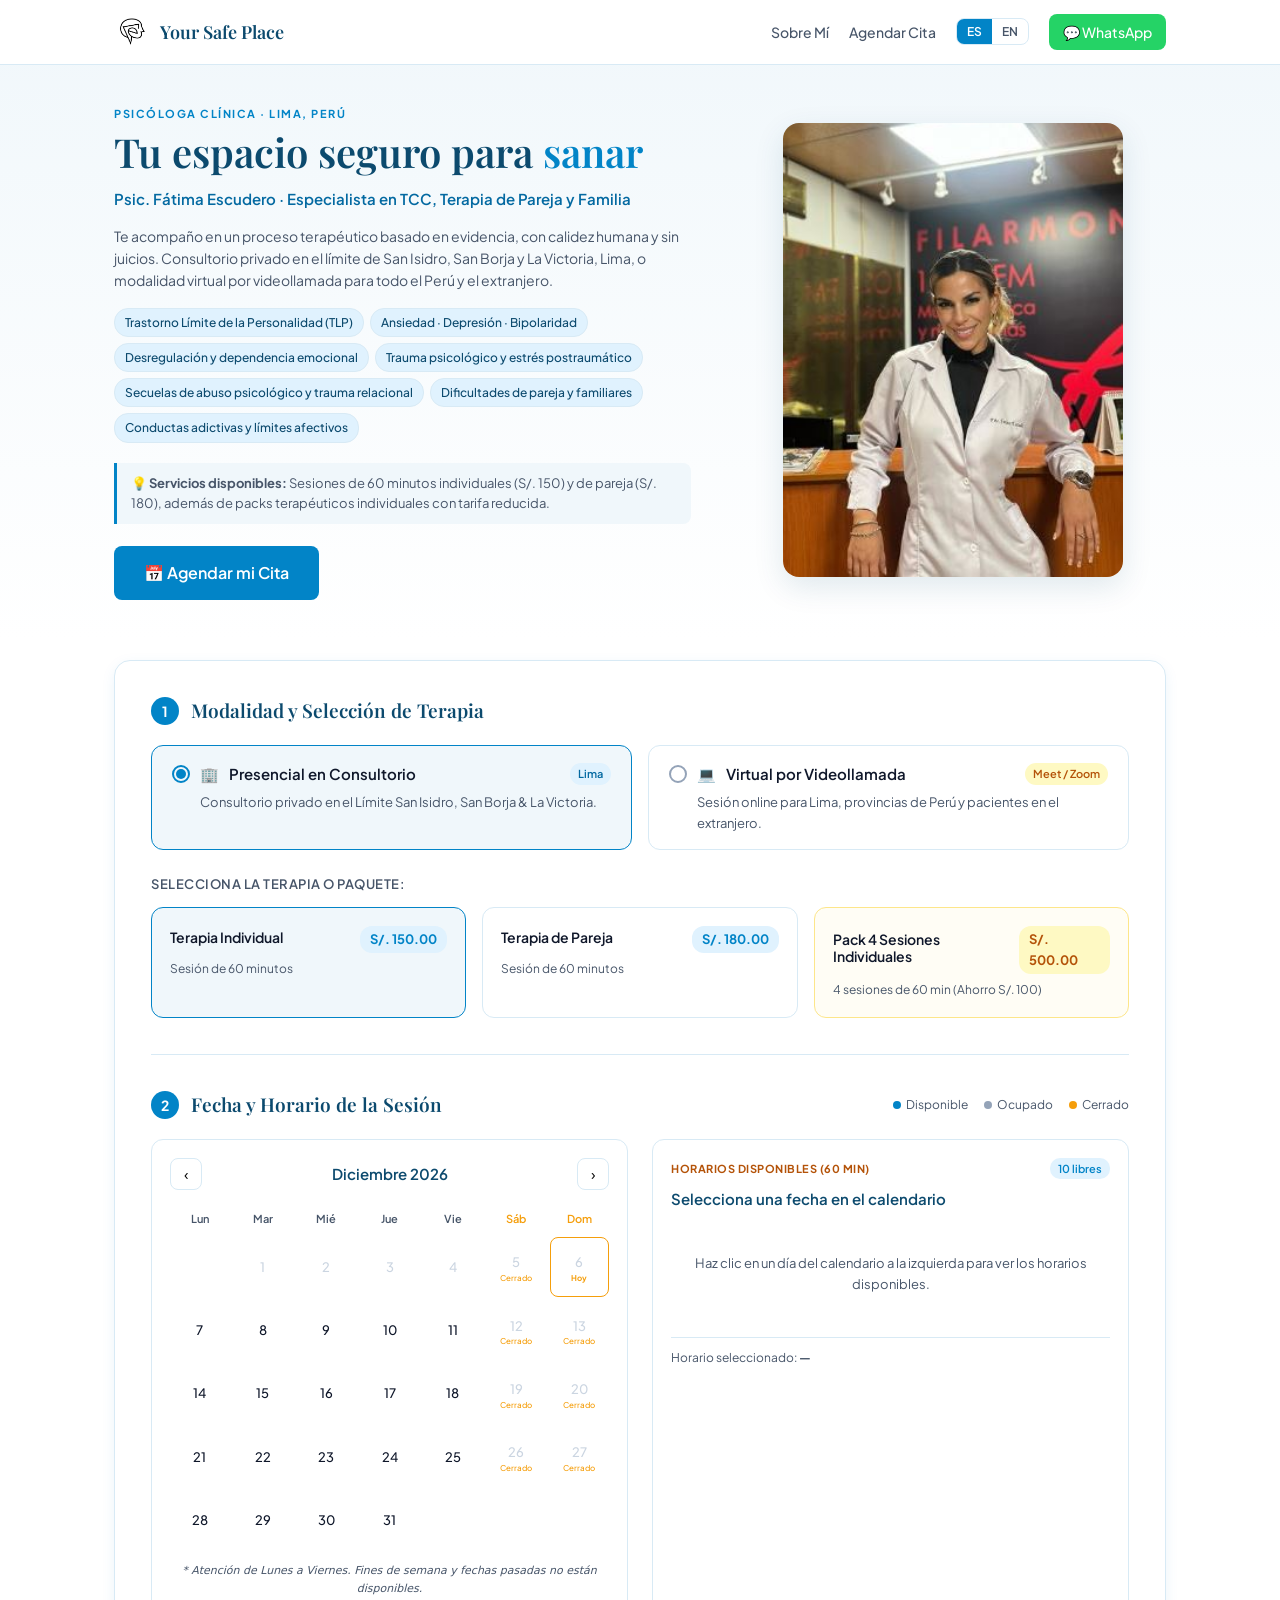
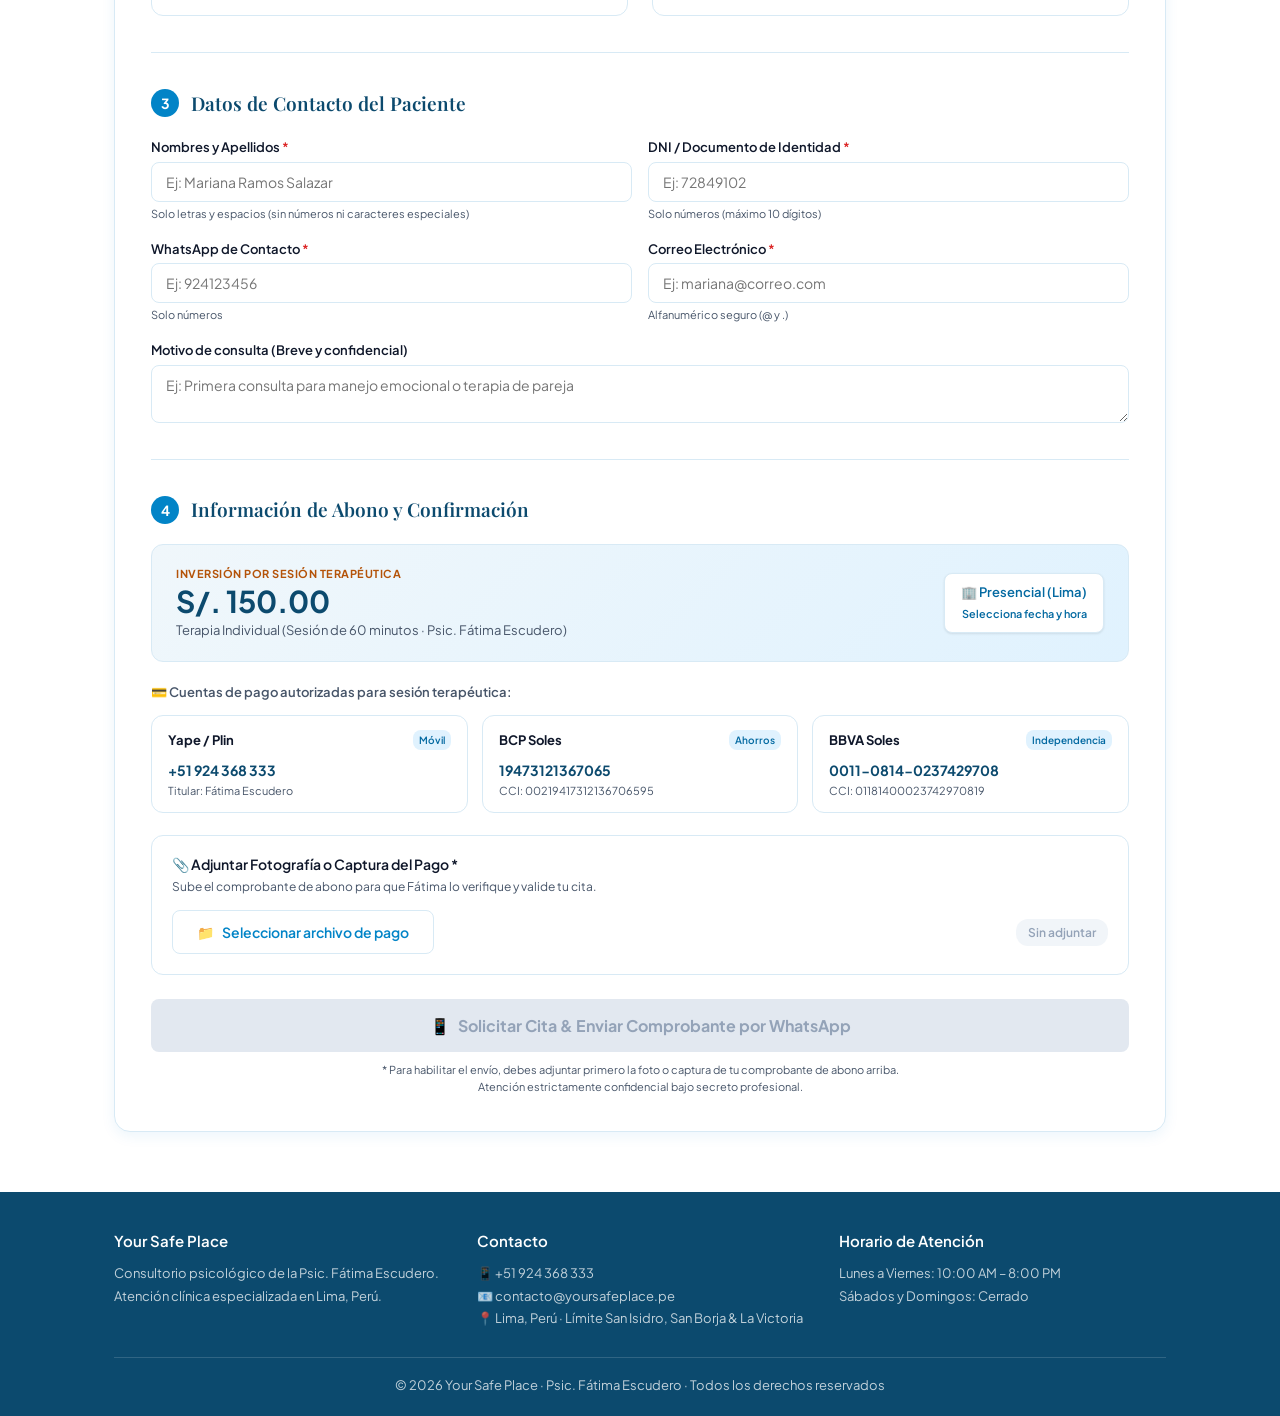
==== commit 53f9e74f: "Segundo commit detallando primera web" ====
--- a/index.html
+++ b/index.html
@@ -3,13 +3,14 @@
 <head>
   <meta charset="UTF-8">
   <meta name="viewport" content="width=device-width, initial-scale=1.0">
-  <meta name="description" content="Your Safe Place — Consultorio psicológico de la Psic. Fátima Escudero en Lima, Perú. Agenda tu cita de terapia individual o de pareja.">
+  <meta name="description" content="Your Safe Place — Consultorio psicológico de la Psic. Fátima Escudero en Lima, Perú. Terapia individual, pareja y paquetes clínicos presenciales y virtuales.">
   <meta name="robots" content="index, follow">
-  <title>Your Safe Place · Psic. Fátima Escudero — Agenda tu Cita</title>
+  <title>Your Safe Place · Psic. Fátima Escudero — Agendamiento Clínico</title>
   <link rel="icon" href="assets/logo-fatima.jpg" type="image/jpeg">
   <link rel="stylesheet" href="styles.css">
 </head>
 <body>
+
   <!-- NAV -->
   <nav class="nav" id="mainNav">
     <div class="nav-inner">
@@ -18,9 +19,8 @@
         <span>Your Safe Place</span>
       </a>
       <div class="nav-links" id="navLinks">
-        <a href="#about" data-i18n="nav_about">Sobre Mí</a>
-        <a href="#services" data-i18n="nav_services">Servicios</a>
-        <a href="#booking" data-i18n="nav_booking">Agendar Cita</a>
+        <a href="#presentacion" data-i18n="nav_about">Sobre Mí</a>
+        <a href="#agendamiento" data-i18n="nav_booking">Agendar Cita</a>
         <div class="lang-toggle">
           <button class="active" data-lang="es">ES</button>
           <button data-lang="en">EN</button>
@@ -31,134 +31,222 @@
     </div>
   </nav>
 
-  <!-- HERO -->
-  <section class="hero" id="home">
+  <!-- 1. PRESENTACIÓN CLÍNICA UNIFICADA -->
+  <section class="presentation" id="presentacion">
     <div class="wrap">
-      <div class="hero-grid">
-        <div class="hero-text" id="heroText">
+      <div class="presentation-grid">
+        <div class="presentation-text" id="presText">
           <p class="section-label" data-i18n="hero_label">Psicóloga Clínica · Lima, Perú</p>
           <h1><span data-i18n="hero_title">Tu espacio seguro para </span><span class="highlight" data-i18n="hero_highlight">sanar</span></h1>
-          <p data-i18n="hero_desc">Soy Fátima Escudero. Te acompaño en un proceso terapéutico basado en evidencia, con calidez humana y sin juicios. Presencial en Lima o virtual desde cualquier lugar.</p>
-          <a href="#booking" class="btn btn-primary btn-lg" data-i18n="hero_cta">Solicitar Cita</a>
-        </div>
-        <div class="hero-photo">
+          <p class="presentation-subtitle" data-i18n="pres_subtitle">Psic. Fátima Escudero · Especialista en TCC, Terapia de Pareja y Familia</p>
+          <p class="presentation-bio" data-i18n="pres_bio">Te acompaño en un proceso terapéutico basado en evidencia, con calidez humana y sin juicios. Consultorio privado en el límite de San Isidro, San Borja y La Victoria, Lima, o modalidad virtual por videollamada para todo el Perú y el extranjero.</p>
+          
+          <div class="presentation-areas" id="presAreas">
+            <!-- Badges populated by JS -->
+          </div>
+
+          <div class="presentation-services-summary" data-i18n="pres_services_summary">
+            💡 <strong>Servicios disponibles:</strong> Sesiones de 60 minutos individuales (S/. 150) y de pareja (S/. 180), además de packs terapéuticos individuales con tarifa reducida.
+          </div>
+
+          <a href="#agendamiento" class="btn btn-primary btn-lg" data-i18n="hero_cta">📅 Agendar mi Cita</a>
+        </div>
+        
+        <div class="presentation-photo">
           <div class="photo-accent"></div>
-          <img src="assets/foto-fatima-1.jpg" alt="Psicóloga Fátima Escudero" id="heroImg">
+          <img src="assets/foto-fatima-1.jpg" alt="Psicóloga Fátima Escudero" id="presImg">
         </div>
       </div>
     </div>
   </section>
 
-  <!-- BIO -->
-  <section class="bio" id="about">
+  <!-- 2. AGENDAMIENTO UNIFICADO EN UNA SOLA VISTA -->
+  <section class="booking-section" id="agendamiento">
     <div class="wrap">
-      <div class="bio-grid">
-        <div class="bio-photo">
-          <img src="assets/foto-fatima-1.jpg" alt="Psic. Fátima Escudero">
-        </div>
-        <div class="bio-content">
-          <p class="section-label" data-i18n="bio_label">Conóceme</p>
-          <h2 data-i18n="bio_name">Psic. Fátima Escudero</h2>
-          <p class="bio-title" data-i18n="bio_title">Psicóloga Clínica · Terapia Cognitivo-Conductual (TCC) · Terapia de Pareja y Familia</p>
-          <p data-i18n="bio_desc">Con formación especializada en Psicología Clínica y Terapia Cognitivo-Conductual, me dedico a ofrecer un espacio terapéutico seguro y confidencial. Mi consulta se encuentra en el límite de San Isidro, San Borja y La Victoria, Lima. También atiendo de forma virtual a pacientes de cualquier parte del mundo.</p>
-          <h3 style="font-size:18px;margin-top:28px;margin-bottom:12px;font-family:var(--font-body);font-weight:600" data-i18n="bio_areas_title">Áreas de Atención</h3>
-          <div class="bio-areas" id="bioAreas"></div>
-        </div>
-      </div>
-    </div>
-  </section>
-
-  <!-- SERVICES -->
-  <section class="services" id="services">
-    <div class="wrap">
-      <div class="section-header">
-        <p class="section-label" data-i18n="srv_label">Servicios y Tarifas</p>
-        <h2 data-i18n="srv_title">Elige el tipo de terapia</h2>
-        <p data-i18n="srv_desc">Todas las sesiones tienen una duración de 60 minutos. Puedes elegir la modalidad presencial o virtual.</p>
-      </div>
-      <div class="services-grid" id="servicesGrid"></div>
-    </div>
-  </section>
-
-  <!-- BOOKING WIZARD -->
-  <section class="booking" id="booking">
-    <div class="wrap">
-      <div class="section-header">
-        <p class="section-label" data-i18n="bk_label">Agendar Cita</p>
-        <h2 data-i18n="bk_title">Reserva tu sesión</h2>
-      </div>
-      <div class="wizard-container">
-        <div class="wizard-progress">
-          <div class="wizard-step-indicator active" data-step="1"><span class="step-num">1</span><span data-i18n="wz_step1">Servicio</span></div>
-          <div class="wizard-step-indicator" data-step="2"><span class="step-num">2</span><span data-i18n="wz_step2">Fecha y Hora</span></div>
-          <div class="wizard-step-indicator" data-step="3"><span class="step-num">3</span><span data-i18n="wz_step3">Tus Datos</span></div>
-          <div class="wizard-step-indicator" data-step="4"><span class="step-num">4</span><span data-i18n="wz_step4">Confirmar</span></div>
-        </div>
-        <div class="wizard-body">
-          <!-- STEP 1 -->
-          <div class="wizard-panel active" id="wizardStep1">
-            <h3 data-i18n="s1_title" style="margin-bottom:20px;font-family:var(--font-body);font-weight:600;font-size:20px">Selecciona el servicio</h3>
-            <div class="service-selector" id="serviceSelector"></div>
-            <h3 data-i18n="s1_modality" style="margin-top:28px;margin-bottom:12px;font-family:var(--font-body);font-weight:600;font-size:18px">Modalidad</h3>
-            <div class="modality-selector">
-              <div class="modality-option" data-modality="presencial">📍 <span data-i18n="s1_presencial">Presencial</span></div>
-              <div class="modality-option" data-modality="virtual">💻 <span data-i18n="s1_virtual">Virtual</span></div>
-            </div>
-          </div>
-          <!-- STEP 2 -->
-          <div class="wizard-panel" id="wizardStep2">
-            <div id="packTabsContainer" class="hidden"><div class="pack-tabs" id="packTabs"></div></div>
-            <div class="calendar-container">
-              <div class="calendar-panel">
-                <div class="calendar-header">
-                  <button id="calPrev" aria-label="Mes anterior">‹</button>
-                  <h3 id="calMonthYear"></h3>
-                  <button id="calNext" aria-label="Mes siguiente">›</button>
-                </div>
-                <div class="calendar-grid" id="calendarGrid"></div>
+      <div class="booking-main-card">
+
+        <!-- ================= PASO 1 ================= -->
+        <div class="step-header">
+          <span class="step-badge">1</span>
+          <h2 class="step-title" data-i18n="s1_header_title">Modalidad y Selección de Terapia</h2>
+        </div>
+
+        <!-- Modalidad Radio Cards -->
+        <div class="modality-grid">
+          <div class="card-option selected" id="modPresencial" data-modality="presencial">
+            <div class="radio-top">
+              <span class="radio-label">
+                <span class="radio-circle"></span>
+                🏢 <span data-i18n="s1_presencial_title">Presencial en Consultorio</span>
+              </span>
+              <span class="pill-badge" data-i18n="s1_presencial_badge">Lima</span>
+            </div>
+            <p class="card-desc" data-i18n="s1_presencial_desc">Consultorio privado en el Límite San Isidro, San Borja &amp; La Victoria.</p>
+          </div>
+
+          <div class="card-option" id="modVirtual" data-modality="virtual">
+            <div class="radio-top">
+              <span class="radio-label">
+                <span class="radio-circle"></span>
+                💻 <span data-i18n="s1_virtual_title">Virtual por Videollamada</span>
+              </span>
+              <span class="pill-badge warm" data-i18n="s1_virtual_badge">Meet / Zoom</span>
+            </div>
+            <p class="card-desc" data-i18n="s1_virtual_desc">Sesión online para Lima, provincias de Perú y pacientes en el extranjero.</p>
+          </div>
+        </div>
+
+        <!-- Terapias Radio Cards -->
+        <div class="therapy-subheading" data-i18n="s1_therapy_subheading">Selecciona la Terapia o Paquete:</div>
+        <div class="therapy-grid" id="therapyGrid">
+          <!-- Populated dynamically (2 or 3 cards based on ES/EN) -->
+        </div>
+
+        <div class="step-divider"></div>
+
+        <!-- ================= PASO 2 ================= -->
+        <div class="step-header">
+          <span class="step-badge">2</span>
+          <h2 class="step-title" data-i18n="s2_header_title">Fecha y Horario de la Sesión</h2>
+          <div class="legend-row">
+            <span class="legend-item"><span class="legend-dot disponible"></span> <span data-i18n="leg_disp">Disponible</span></span>
+            <span class="legend-item"><span class="legend-dot ocupado"></span> <span data-i18n="leg_ocup">Ocupado</span></span>
+            <span class="legend-item"><span class="legend-dot cerrado"></span> <span data-i18n="leg_cerr">Cerrado</span></span>
+          </div>
+        </div>
+
+        <!-- Pack 4 Tabs (Visible only if Pack 4 is selected) -->
+        <div class="pack-tabs-container hidden" id="packTabsContainer">
+          <div class="pack-tabs" id="packTabs"></div>
+        </div>
+
+        <div class="calendar-row">
+          <!-- Calendar -->
+          <div class="cal-box">
+            <div class="cal-header">
+              <button id="calPrev" type="button" aria-label="Mes anterior">‹</button>
+              <h3 id="calMonthYear">Noviembre 2026</h3>
+              <button id="calNext" type="button" aria-label="Mes siguiente">›</button>
+            </div>
+            <div class="cal-grid" id="calGrid"></div>
+            <p class="cal-note" data-i18n="cal_note">* Atención de Lunes a Viernes. Fines de semana y fechas pasadas no están disponibles.</p>
+          </div>
+
+          <!-- Time Slots -->
+          <div class="slots-box">
+            <div class="slots-header">
+              <span class="slots-label" data-i18n="slots_lbl">HORARIOS DISPONIBLES (60 MIN)</span>
+              <span class="slots-free-badge" id="slotsFreeBadge">10 libres</span>
+            </div>
+            <div class="slots-date-title" id="slotsDateTitle">Selecciona una fecha en el calendario</div>
+            <div class="slots-scroll" id="slotsList">
+              <div style="text-align:center;color:var(--muted);padding:30px 10px;font-size:13px;" data-i18n="slots_placeholder">
+                Haz clic en un día del calendario a la izquierda para ver los horarios disponibles.
               </div>
-              <div class="timeslots-panel">
-                <h3 id="timeslotsTitle" data-i18n="s2_select_time">Selecciona un horario</h3>
-                <div id="timeslotsContent"><div class="no-date-selected" data-i18n="s2_no_date">Selecciona una fecha en el calendario</div></div>
-              </div>
-            </div>
-          </div>
-          <!-- STEP 3 -->
-          <div class="wizard-panel" id="wizardStep3">
-            <h3 data-i18n="s3_title" style="margin-bottom:24px;font-family:var(--font-body);font-weight:600;font-size:20px">Ingresa tus datos</h3>
-            <form id="patientForm" novalidate>
-              <div class="form-grid">
-                <div class="form-group"><label data-i18n="s3_name">Nombres y Apellidos <span class="required">*</span></label><input type="text" id="pName" required autocomplete="name"><div class="field-error" data-i18n="err_name">Solo letras, tildes y espacios.</div></div>
-                <div class="form-group"><label data-i18n="s3_dni">DNI / Documento <span class="required">*</span></label><input type="text" id="pDNI" required maxlength="10" inputmode="numeric" autocomplete="off"><div class="field-error" data-i18n="err_dni">Solo dígitos, 8 a 10 caracteres.</div></div>
-                <div class="form-group"><label data-i18n="s3_whatsapp">WhatsApp <span class="required">*</span></label><input type="text" id="pWhatsApp" required maxlength="12" inputmode="tel" autocomplete="tel"><div class="field-error" data-i18n="err_whatsapp">Solo dígitos, 9 a 12 caracteres.</div></div>
-                <div class="form-group"><label data-i18n="s3_email">Correo Electrónico <span class="required">*</span></label><input type="email" id="pEmail" required autocomplete="email"><div class="field-error" data-i18n="err_email">Ingresa un correo válido.</div></div>
-                <div class="form-group full"><label data-i18n="s3_reason">Motivo de consulta (confidencial)</label><textarea id="pReason" rows="3" maxlength="500"></textarea></div>
-                <div class="form-group full">
-                  <label data-i18n="s3_voucher">Comprobante de pago <span class="required">*</span></label>
-                  <div class="upload-zone" id="uploadZone">
-                    <div class="upload-icon">📎</div>
-                    <p data-i18n="s3_upload_text">Haz clic o arrastra tu comprobante aquí</p>
-                    <p class="file-name" id="fileName" style="display:none"></p>
-                    <input type="file" id="pVoucher" accept=".jpg,.jpeg,.png,.webp" required>
-                    <p style="font-size:12px;color:var(--muted);margin-top:8px">JPG, PNG o WebP · Máx. 5MB</p>
-                  </div>
-                </div>
-              </div>
-            </form>
-          </div>
-          <!-- STEP 4 -->
-          <div class="wizard-panel" id="wizardStep4">
-            <h3 data-i18n="s4_title" style="margin-bottom:24px;font-family:var(--font-body);font-weight:600;font-size:20px">Resumen de tu solicitud</h3>
-            <div class="summary-card" id="summaryCard"></div>
-            <div id="paymentInfoPanel"></div>
-          </div>
-        </div>
-        <div class="wizard-footer">
-          <button class="btn btn-secondary" id="wizPrev" style="display:none" data-i18n="wz_prev">← Anterior</button>
-          <div></div>
-          <button class="btn btn-primary" id="wizNext" data-i18n="wz_next">Siguiente →</button>
-          <button class="btn btn-wa btn-lg hidden" id="wizSubmit">💬 <span data-i18n="wz_submit">Solicitar Cita &amp; Enviar Comprobante</span></button>
-        </div>
+            </div>
+            <div class="slots-selected-summary" id="slotsSelectedSummary">
+              Horario seleccionado: <strong id="selectedSlotText">—</strong>
+            </div>
+          </div>
+        </div>
+
+        <div class="step-divider"></div>
+
+        <!-- ================= PASO 3 ================= -->
+        <div class="step-header">
+          <span class="step-badge">3</span>
+          <h2 class="step-title" data-i18n="s3_header_title">Datos de Contacto del Paciente</h2>
+        </div>
+
+        <form id="bookingForm" novalidate onsubmit="return false;">
+          <div class="patient-form-grid">
+            <div class="form-field">
+              <label for="pName"><span data-i18n="fld_name">Nombres y Apellidos</span> <span class="req">*</span></label>
+              <input type="text" id="pName" placeholder="Ej: Mariana Ramos Salazar" autocomplete="name" required>
+              <span class="field-hint" data-i18n="hint_name">Solo letras y espacios (sin números ni caracteres especiales)</span>
+              <span class="field-err" data-i18n="err_name">Ingresa un nombre válido (mínimo 3 letras).</span>
+            </div>
+
+            <div class="form-field">
+              <label for="pDNI"><span data-i18n="fld_dni">DNI / Documento de Identidad</span> <span class="req">*</span></label>
+              <input type="text" id="pDNI" placeholder="Ej: 72849102" maxlength="10" inputmode="numeric" required>
+              <span class="field-hint" data-i18n="hint_dni">Solo números (máximo 10 dígitos)</span>
+              <span class="field-err" data-i18n="err_dni">Ingresa entre 8 y 10 dígitos numéricos.</span>
+            </div>
+
+            <div class="form-field">
+              <label for="pWhatsApp"><span data-i18n="fld_wa">WhatsApp de Contacto</span> <span class="req">*</span></label>
+              <input type="tel" id="pWhatsApp" placeholder="Ej: 924123456" maxlength="12" inputmode="tel" required>
+              <span class="field-hint" data-i18n="hint_wa">Solo números</span>
+              <span class="field-err" data-i18n="err_wa">Ingresa un número de WhatsApp válido (9 a 12 dígitos).</span>
+            </div>
+
+            <div class="form-field">
+              <label for="pEmail"><span data-i18n="fld_email">Correo Electrónico</span> <span class="req">*</span></label>
+              <input type="email" id="pEmail" placeholder="Ej: mariana@correo.com" autocomplete="email" required>
+              <span class="field-hint" data-i18n="hint_email">Alfanumérico seguro (@ y .)</span>
+              <span class="field-err" data-i18n="err_email">Ingresa un correo electrónico válido.</span>
+            </div>
+
+            <div class="form-field full">
+              <label for="pReason" data-i18n="fld_reason">Motivo de consulta (Breve y confidencial)</label>
+              <textarea id="pReason" rows="2" placeholder="Ej: Primera consulta para manejo emocional o terapia de pareja" maxlength="500"></textarea>
+            </div>
+          </div>
+        </form>
+
+        <div class="step-divider"></div>
+
+        <!-- ================= PASO 4 ================= -->
+        <div class="step-header">
+          <span class="step-badge">4</span>
+          <h2 class="step-title" data-i18n="s4_header_title">Información de Abono y Confirmación</h2>
+        </div>
+
+        <!-- Tarjeta de Inversión Seleccionada -->
+        <div class="investment-card">
+          <div>
+            <div class="inv-label" data-i18n="inv_label">INVERSIÓN POR SESIÓN TERAPÉUTICA</div>
+            <div class="inv-amount" id="invAmount">S/. 150.00</div>
+            <div class="inv-sub" id="invSub">Terapia Individual (60 min · Psic. Fátima Escudero)</div>
+          </div>
+          <div class="dynamic-badge" id="dynamicBadge">
+            🏢 <span id="badgeModality">Presencial (Lima)</span><br>
+            <small id="badgeDateTime">Selecciona fecha y hora</small>
+          </div>
+        </div>
+
+        <!-- Cuentas Bancarias Autorizadas -->
+        <div class="accounts-subheading" data-i18n="acc_title">
+          💳 Cuentas de pago autorizadas para sesión terapéutica:
+        </div>
+        <div class="accounts-grid" id="accountsGrid">
+          <!-- Populated by JS -->
+        </div>
+
+        <!-- Voucher Upload Box -->
+        <div class="voucher-upload-card">
+          <h4 data-i18n="vch_title">📎 Adjuntar Fotografía o Captura del Pago *</h4>
+          <p data-i18n="vch_desc">Sube el comprobante de abono para que Fátima lo verifique y valide tu cita.</p>
+
+          <div class="voucher-btn-row">
+            <button type="button" class="btn btn-secondary" id="btnSelectVoucher">
+              📁 <span data-i18n="btn_upload">Seleccionar archivo de pago</span>
+            </button>
+            <input type="file" id="pVoucher" accept=".jpg,.jpeg,.png,.webp" style="display:none">
+            <span class="voucher-status-pill" id="voucherStatusText" data-i18n="vch_empty">Sin adjuntar</span>
+          </div>
+        </div>
+
+        <!-- Big CTA WhatsApp Button -->
+        <button type="button" class="wa-submit-btn" id="btnSubmitWhatsApp" disabled>
+          📱 <span data-i18n="btn_submit_wa">Solicitar Cita &amp; Enviar Comprobante por WhatsApp</span>
+        </button>
+        <p class="wa-disclaimer" id="waDisclaimer" data-i18n="wa_disclaimer">
+          * Para habilitar el envío, debes adjuntar primero la foto o captura de tu comprobante de abono arriba.<br>
+          Atención estrictamente confidencial bajo secreto profesional.
+        </p>
+
       </div>
     </div>
   </section>
@@ -167,23 +255,43 @@
   <footer class="footer">
     <div class="wrap">
       <div class="footer-grid">
-        <div><h4>Your Safe Place</h4><p data-i18n="ft_desc">Consultorio psicológico de la Psic. Fátima Escudero. Atención clínica especializada en Lima, Perú.</p></div>
-        <div><h4 data-i18n="ft_contact">Contacto</h4><p>📱 +51 924 368 333</p><p>📧 contacto@yoursafeplace.pe</p><p>📍 <span data-i18n="ft_location">Lima, Perú · San Isidro / San Borja</span></p></div>
-        <div><h4 data-i18n="ft_hours">Horario de Atención</h4><p data-i18n="ft_schedule">Lunes a Viernes: 10:00 AM – 8:00 PM</p><p data-i18n="ft_weekend">Sábados y Domingos: Cerrado</p></div>
-      </div>
-      <div class="footer-bottom"><p>© 2026 Your Safe Place · Psic. Fátima Escudero · <span data-i18n="ft_rights">Todos los derechos reservados</span></p></div>
+        <div>
+          <h4>Your Safe Place</h4>
+          <p data-i18n="ft_desc">Consultorio psicológico de la Psic. Fátima Escudero. Atención clínica especializada en Lima, Perú.</p>
+        </div>
+        <div>
+          <h4 data-i18n="ft_contact">Contacto</h4>
+          <p>📱 +51 924 368 333</p>
+          <p>📧 contacto@yoursafeplace.pe</p>
+          <p>📍 <span data-i18n="ft_location">Lima, Perú · Límite San Isidro, San Borja &amp; La Victoria</span></p>
+        </div>
+        <div>
+          <h4 data-i18n="ft_hours">Horario de Atención</h4>
+          <p data-i18n="ft_schedule">Lunes a Viernes: 10:00 AM – 8:00 PM</p>
+          <p data-i18n="ft_weekend">Sábados y Domingos: Cerrado</p>
+        </div>
+      </div>
+      <div class="footer-bottom">
+        <p>© 2026 Your Safe Place · Psic. Fátima Escudero · <span data-i18n="ft_rights">Todos los derechos reservados</span></p>
+      </div>
     </div>
   </footer>
 
-  <!-- CONFIRMATION MODAL -->
+  <!-- MODAL DE CONFIRMACIÓN -->
   <div class="modal-overlay" id="confirmModal">
     <div class="modal">
       <h2 data-i18n="modal_title">🌿 ¡Solicitud Generada!</h2>
       <p class="modal-subtitle" data-i18n="modal_desc">Tu código de solicitud es:</p>
-      <div class="code-display" id="modalCode"></div>
-      <p class="text-center mb-3" data-i18n="modal_inst">Al hacer clic se abrirá WhatsApp con tu solicitud pre-llenada. Adjunta la captura de tu comprobante en el chat.</p>
-      <button class="btn btn-wa btn-block btn-lg" id="modalWhatsApp">💬 <span data-i18n="modal_wa_btn">Abrir WhatsApp y Enviar</span></button>
-      <button class="btn btn-secondary btn-block mt-2" id="modalClose" data-i18n="modal_close">Cerrar</button>
+      <div class="code-display" id="modalCode">#YSP-0000</div>
+      <p style="text-align:center;font-size:13px;color:var(--muted);margin-bottom:20px;" data-i18n="modal_inst">
+        Al hacer clic se abrirá WhatsApp con los detalles de tu solicitud. Adjunta la captura de tu comprobante en el chat para que Fátima confirme tu cita.
+      </p>
+      <button type="button" class="btn btn-wa btn-block btn-lg" id="modalWhatsApp">
+        💬 <span data-i18n="modal_wa_btn">Abrir WhatsApp y Enviar</span>
+      </button>
+      <button type="button" class="btn btn-secondary btn-block mt-2" id="modalClose" data-i18n="modal_close" style="margin-top:12px;">
+        Cerrar
+      </button>
     </div>
   </div>
 
--- a/styles.css
+++ b/styles.css
@@ -16,6 +16,7 @@
   --warm-soft: #FDE68A;
   --warm-deep: #B45309;
   --border: #D8EAF5;
+  --border-active: #0284C7;
   --ink: #0F172A;
   --muted: #475569;
   --danger: #DC2626;
@@ -24,1789 +25,441 @@
   --danger-bg: #FEE2E2;
   --font-heading: 'Playfair Display', Georgia, serif;
   --font-body: 'Plus Jakarta Sans', system-ui, -apple-system, sans-serif;
-  --section-gap: 80px;
-  --wrap-max: 1200px;
+  --section-gap: 60px;
+  --wrap-max: 1100px;
   --wrap-px: 24px;
   --radius-sm: 6px;
   --radius: 8px;
   --radius-lg: 12px;
   --radius-xl: 16px;
-  --shadow-sm: 0 1px 3px rgba(0, 0, 0, .06), 0 1px 2px rgba(0, 0, 0, .04);
-  --shadow: 0 4px 12px rgba(0, 0, 0, .08);
-  --shadow-lg: 0 8px 30px rgba(0, 0, 0, .12);
-  --ease-out: cubic-bezier(.23, 1, .32, 1);
-  --ease-in-out: cubic-bezier(.77, 0, .175, 1);
+  --shadow-sm: 0 1px 3px rgba(0,0,0,.06),0 1px 2px rgba(0,0,0,.04);
+  --shadow: 0 4px 14px rgba(2,132,199,.08);
+  --shadow-lg: 0 10px 30px rgba(12,74,110,.12);
+  --ease-out: cubic-bezier(.23,1,.32,1);
+  --ease-in-out: cubic-bezier(.77,0,.175,1);
 }
 
-*,
-*::before,
-*::after {
-  box-sizing: border-box;
-  margin: 0;
-  padding: 0
+*,*::before,*::after{box-sizing:border-box;margin:0;padding:0}
+html{scroll-behavior:smooth;-webkit-text-size-adjust:100%}
+body{font-family:var(--font-body);font-size:15px;line-height:1.6;color:var(--ink);background:var(--bg);-webkit-font-smoothing:antialiased;-moz-osx-font-smoothing:grayscale}
+img{max-width:100%;height:auto;display:block}
+a{color:var(--accent);text-decoration:none}
+a:hover{color:var(--accent-dark)}
+button{cursor:pointer;font-family:var(--font-body)}
+input,select,textarea{font-family:var(--font-body);font-size:14px}
+h1,h2,h3,h4{font-family:var(--font-heading);font-weight:600;color:var(--accent-deep);line-height:1.2}
+ul{list-style:none}
+.wrap{max-width:var(--wrap-max);margin:0 auto;padding:0 var(--wrap-px)}
+
+/* NAV */
+.nav{position:fixed;top:0;left:0;right:0;z-index:100;background:rgba(255,255,255,.94);backdrop-filter:blur(12px);-webkit-backdrop-filter:blur(12px);border-bottom:1px solid var(--border);transition:box-shadow .3s ease}
+.nav.scrolled{box-shadow:var(--shadow-sm)}
+.nav-inner{display:flex;align-items:center;justify-content:space-between;height:64px;max-width:var(--wrap-max);margin:0 auto;padding:0 var(--wrap-px)}
+.nav-brand{display:flex;align-items:center;gap:10px;text-decoration:none}
+.nav-brand img{width:36px;height:36px;object-fit:contain;border-radius:6px;background:#fff;padding:2px}
+.nav-brand span{font-family:var(--font-heading);font-size:18px;font-weight:600;color:var(--accent-deep)}
+.nav-links{display:flex;align-items:center;gap:20px}
+.nav-links a{font-size:14px;font-weight:500;color:var(--muted);transition:color .2s;position:relative}
+.nav-links a:hover{color:var(--accent)}
+.nav-links a::after{content:'';position:absolute;bottom:-4px;left:0;width:0;height:2px;background:var(--accent);transition:width .2s var(--ease-out)}
+.nav-links a:hover::after{width:100%}
+.lang-toggle{display:flex;border:1px solid var(--border);border-radius:var(--radius);overflow:hidden}
+.lang-toggle button{padding:5px 10px;font-size:12px;font-weight:600;border:none;background:transparent;color:var(--muted);transition:background .2s,color .2s}
+.lang-toggle button.active{background:var(--accent);color:#fff}
+.nav-wa{display:inline-flex;align-items:center;gap:6px;background:#25D366;color:#fff!important;padding:7px 14px;border-radius:var(--radius);font-size:13px;font-weight:600;transition:transform 160ms var(--ease-out),background .2s}
+.nav-wa:hover{background:#1DA851;color:#fff!important}
+.nav-wa:active{transform:scale(.97)}
+.nav-hamburger{display:none;background:none;border:none;padding:8px;flex-direction:column;gap:5px;cursor:pointer}
+.nav-hamburger span{display:block;width:22px;height:2px;background:var(--ink);border-radius:2px;transition:transform .3s var(--ease-out),opacity .2s}
+.nav-hamburger.open span:nth-child(1){transform:translateY(7px) rotate(45deg)}
+.nav-hamburger.open span:nth-child(2){opacity:0}
+.nav-hamburger.open span:nth-child(3){transform:translateY(-7px) rotate(-45deg)}
+
+/* UNIFIED PRESENTATION / HERO SECTION */
+.presentation{padding-top:100px;padding-bottom:40px;background:linear-gradient(180deg,var(--bg) 0%,var(--surface) 100%)}
+.presentation-grid{display:grid;grid-template-columns:1.15fr .85fr;gap:48px;align-items:center}
+.presentation-text{opacity:0;transform:translateY(12px);transition:opacity .5s var(--ease-out),transform .5s var(--ease-out)}
+.presentation-text.visible{opacity:1;transform:translateY(0)}
+.section-label{display:inline-block;font-size:11px;font-weight:700;text-transform:uppercase;letter-spacing:1.5px;color:var(--accent);margin-bottom:6px}
+.presentation-text h1{font-size:40px;line-height:1.15;margin-bottom:12px}
+.presentation-text h1 .highlight{color:var(--accent)}
+.presentation-subtitle{font-size:15px;font-weight:600;color:var(--accent-dark);margin-bottom:14px}
+.presentation-bio{font-size:14px;color:var(--muted);line-height:1.6;margin-bottom:16px}
+.presentation-areas{display:flex;flex-wrap:wrap;gap:6px;margin-bottom:20px}
+.presentation-areas .badge{display:inline-flex;align-items:center;padding:4px 10px;font-size:12px;font-weight:500;border-radius:14px;background:var(--bg-alt);color:var(--accent-deep);border:1px solid var(--border)}
+.presentation-services-summary{background:var(--bg);border-left:3px solid var(--accent);padding:10px 14px;border-radius:0 var(--radius) var(--radius) 0;font-size:13px;color:var(--muted);margin-bottom:22px}
+.presentation-photo{position:relative;display:flex;justify-content:center}
+.presentation-photo img{width:100%;max-width:340px;border-radius:var(--radius-xl);box-shadow:var(--shadow-lg);object-fit:cover;object-position:center 15%;aspect-ratio:3/4}
+.presentation-photo .photo-accent{position:absolute;top:-10px;right:-10px;width:90px;height:90px;background:var(--warm-soft);border-radius:50%;z-index:-1;opacity:.6}
+
+/* BUTTONS */
+.btn{display:inline-flex;align-items:center;justify-content:center;gap:8px;padding:12px 24px;font-size:14px;font-weight:600;border:none;border-radius:var(--radius);cursor:pointer;transition:transform 160ms var(--ease-out),background .2s,box-shadow .2s}
+.btn:active{transform:scale(.97)}
+.btn-primary{background:var(--accent);color:#fff}
+.btn-primary:hover{background:var(--accent-dark);box-shadow:0 4px 14px rgba(2,132,199,.25)}
+.btn-secondary{background:var(--surface);color:var(--accent);border:1.5px solid var(--border)}
+.btn-secondary:hover{border-color:var(--accent);background:var(--bg-alt)}
+.btn-success{background:var(--success);color:#fff}
+.btn-success:hover{background:#15803d}
+.btn-danger{background:var(--danger);color:#fff}
+.btn-danger:hover{background:#b91c1c}
+.btn-wa{background:#25D366;color:#fff}
+.btn-wa:hover{background:#1DA851}
+.btn:disabled{opacity:.45;cursor:not-allowed;transform:none!important;pointer-events:none}
+.btn-sm{padding:6px 12px;font-size:12px}
+.btn-lg{padding:14px 30px;font-size:16px}
+.btn-block{width:100%}
+
+/* UNIFIED BOOKING CONTAINER */
+.booking-section{padding:20px 0 60px;background:var(--surface)}
+.booking-main-card{background:#FFFFFF;border:1px solid var(--border);border-radius:var(--radius-xl);padding:36px;box-shadow:var(--shadow)}
+
+/* STEP TITLE */
+.step-header{display:flex;align-items:center;gap:12px;margin-bottom:20px}
+.step-badge{width:28px;height:28px;border-radius:50%;background:var(--accent);color:#fff;display:inline-flex;align-items:center;justify-content:center;font-size:14px;font-weight:700;flex-shrink:0}
+.step-title{font-size:19px;font-weight:600;color:var(--accent-deep);font-family:var(--font-heading)}
+.step-divider{height:1px;background:var(--border);margin:36px 0}
+
+/* STEP 1: MODALITY & THERAPY */
+.modality-grid{display:grid;grid-template-columns:1fr 1fr;gap:16px;margin-bottom:24px}
+.card-option{border:1.5px solid var(--border);border-radius:var(--radius-lg);padding:16px 20px;cursor:pointer;background:#fff;transition:border-color .2s,background .2s,transform 160ms var(--ease-out)}
+.card-option:active{transform:scale(.98)}
+.card-option.selected{border-color:var(--border-active);background:#F0F7FB}
+.card-option .radio-top{display:flex;align-items:center;justify-content:space-between;margin-bottom:6px}
+.card-option .radio-label{display:flex;align-items:center;gap:10px;font-size:15px;font-weight:600;color:var(--ink)}
+.card-option .radio-circle{width:18px;height:18px;border-radius:50%;border:2px solid #94A3B8;display:flex;align-items:center;justify-content:center;transition:border-color .2s}
+.card-option.selected .radio-circle{border-color:var(--accent)}
+.card-option.selected .radio-circle::after{content:'';width:10px;height:10px;border-radius:50%;background:var(--accent)}
+.card-option .pill-badge{font-size:11px;font-weight:600;padding:2px 8px;border-radius:12px;background:var(--bg-alt);color:var(--accent-dark)}
+.card-option .pill-badge.warm{background:var(--surface-warm);color:var(--warm-deep)}
+.card-option .card-desc{font-size:13px;color:var(--muted);padding-left:28px}
+
+.therapy-subheading{font-size:13px;font-weight:600;color:var(--muted);margin-bottom:12px;text-transform:uppercase;letter-spacing:.5px}
+.therapy-grid{display:grid;grid-template-columns:repeat(3,1fr);gap:16px}
+.therapy-grid.cols-2{grid-template-columns:repeat(2,1fr)}
+.therapy-card{border:1.5px solid var(--border);border-radius:var(--radius-lg);padding:18px;cursor:pointer;background:#fff;position:relative;transition:border-color .2s,background .2s,transform 160ms var(--ease-out)}
+.therapy-card:active{transform:scale(.98)}
+.therapy-card.selected{border-color:var(--border-active);background:#F0F7FB}
+.therapy-card.warm-highlight{border-color:#FDE68A;background:#FFFDF5}
+.therapy-card.warm-highlight.selected{border-color:var(--warm);background:#FEF9C3}
+.therapy-card .top-row{display:flex;align-items:center;justify-content:space-between;margin-bottom:6px}
+.therapy-card .price-pill{font-size:13px;font-weight:700;color:var(--accent);background:var(--bg-alt);padding:3px 10px;border-radius:12px}
+.therapy-card.warm-highlight .price-pill{color:var(--warm-deep);background:var(--surface-warm)}
+.therapy-card h4{font-size:14px;font-family:var(--font-body);font-weight:600;color:var(--ink);margin-bottom:4px}
+.therapy-card .therapy-desc{font-size:12px;color:var(--muted)}
+
+/* STEP 2: CALENDAR & SLOTS */
+.legend-row{display:flex;align-items:center;gap:16px;font-size:12px;color:var(--muted);margin-left:auto}
+.legend-item{display:flex;align-items:center;gap:5px}
+.legend-dot{width:8px;height:8px;border-radius:50%}
+.legend-dot.disponible{background:var(--accent)}
+.legend-dot.ocupado{background:#94A3B8}
+.legend-dot.cerrado{background:var(--warm)}
+
+.pack-tabs-container{margin-bottom:20px}
+.pack-tabs{display:grid;grid-template-columns:repeat(4,1fr);gap:8px}
+.pack-tab{padding:10px 12px;border:1.5px solid var(--border);border-radius:var(--radius);text-align:center;cursor:pointer;background:#fff;transition:border-color .2s,background .2s}
+.pack-tab.active{border-color:var(--accent);background:var(--bg-alt)}
+.pack-tab.done{border-color:var(--success);background:var(--success-bg)}
+.pack-tab .tab-num{font-size:13px;font-weight:600;color:var(--ink)}
+.pack-tab .tab-status{font-size:11px;color:var(--muted);display:block}
+.pack-tab.done .tab-status{color:var(--success);font-weight:600}
+
+.calendar-row{display:grid;grid-template-columns:1fr 1fr;gap:24px}
+.cal-box{border:1px solid var(--border);border-radius:var(--radius-lg);padding:18px;background:#fff}
+.cal-header{display:flex;align-items:center;justify-content:space-between;margin-bottom:14px}
+.cal-header h3{font-size:15px;font-family:var(--font-body);font-weight:600}
+.cal-header button{width:32px;height:32px;border:1px solid var(--border);border-radius:var(--radius);background:#fff;display:flex;align-items:center;justify-content:center;font-size:15px}
+.cal-header button:hover{background:var(--bg-alt)}
+.cal-grid{display:grid;grid-template-columns:repeat(7,1fr);gap:4px}
+.cal-grid .day-name{text-align:center;font-size:11px;font-weight:600;color:var(--muted);padding:6px 0}
+.cal-grid .day-name.weekend{color:var(--warm)}
+.cal-grid .day-btn{aspect-ratio:1;display:flex;flex-direction:column;align-items:center;justify-content:center;border-radius:var(--radius);font-size:13px;font-weight:500;cursor:pointer;border:1.5px solid transparent;background:transparent;position:relative;transition:all .15s}
+.cal-grid .day-btn:not(.disabled):hover{background:var(--bg-alt)}
+.cal-grid .day-btn.selected{background:var(--accent)!important;color:#fff!important;border-color:var(--accent)}
+.cal-grid .day-btn.today{border-color:var(--warm)}
+.cal-grid .day-btn.today .sub-lbl{color:var(--warm);font-weight:700}
+.cal-grid .day-btn.disabled{color:#CBD5E1;cursor:not-allowed}
+.cal-grid .day-btn .sub-lbl{font-size:8px;line-height:1;margin-top:1px}
+.cal-grid .day-btn.empty{cursor:default}
+.cal-grid .day-btn .pack-badge{position:absolute;bottom:2px;font-size:8px;font-weight:700;color:var(--accent);background:var(--bg-alt);padding:1px 3px;border-radius:3px}
+.cal-note{font-size:11px;font-style:italic;color:var(--muted);margin-top:12px;text-align:center}
+
+.slots-box{border:1px solid var(--border);border-radius:var(--radius-lg);padding:18px;background:#fff;display:flex;flex-direction:column}
+.slots-header{display:flex;align-items:center;justify-content:space-between;margin-bottom:8px}
+.slots-label{font-size:11px;font-weight:700;color:var(--warm-deep);text-transform:uppercase;letter-spacing:.5px}
+.slots-free-badge{font-size:11px;font-weight:600;padding:2px 8px;border-radius:10px;background:var(--bg-alt);color:var(--accent)}
+.slots-date-title{font-size:15px;font-weight:600;color:var(--accent-deep);margin-bottom:12px}
+.slots-scroll{max-height:none;overflow-y:visible;display:flex;flex-direction:column;gap:6px;padding-right:0}
+.slot-row{display:flex;align-items:center;justify-content:space-between;padding:10px 14px;border:1.5px solid var(--border);border-radius:var(--radius);cursor:pointer;font-size:13px;font-weight:500;transition:all .15s}
+.slot-row:not(.disabled):hover{border-color:var(--accent);background:var(--bg-alt)}
+.slot-row.selected{border-color:var(--accent);background:var(--accent);color:#fff}
+.slot-row.disabled{background:#F8FAFC;color:#94A3B8;cursor:not-allowed}
+.slot-row .status-pill{font-size:10px;font-weight:700;padding:2px 6px;border-radius:6px;text-transform:uppercase}
+.slot-row.disabled .status-pill{background:#FEF3C7;color:#92400E}
+.slot-row.selected .status-pill{background:#fff;color:var(--accent)}
+.slot-row.booked .status-pill{background:#FEE2E2;color:#991B1B}
+.slots-selected-summary{margin-top:12px;font-size:12px;color:var(--muted);border-top:1px solid var(--border);padding-top:10px}
+
+/* STEP 3: PATIENT CONTACT FORM */
+.patient-form-grid{display:grid;grid-template-columns:1fr 1fr;gap:16px}
+.form-field{display:flex;flex-direction:column}
+.form-field.full{grid-column:1/-1}
+.form-field label{font-size:13px;font-weight:600;color:var(--ink);margin-bottom:4px}
+.form-field label .req{color:var(--danger)}
+.form-field input,.form-field textarea{width:100%;padding:10px 14px;border:1.5px solid var(--border);border-radius:var(--radius);font-size:14px;color:var(--ink);background:#fff;transition:border-color .2s,box-shadow .2s}
+.form-field input:focus,.form-field textarea:focus{outline:none;border-color:var(--accent);box-shadow:0 0 0 3px rgba(2,132,199,.15)}
+.form-field input.invalid,.form-field textarea.invalid{border-color:var(--danger)}
+.form-field .field-hint{font-size:11px;color:var(--muted);margin-top:3px}
+.form-field .field-err{font-size:11px;color:var(--danger);margin-top:2px;display:none}
+.form-field input.invalid~.field-err{display:block}
+
+/* STEP 4: PAYMENT INFO & CONFIRMATION */
+.investment-card{background:linear-gradient(135deg,#F0F7FB 0%,#E0F2FE 100%);border:1px solid var(--border);border-radius:var(--radius-lg);padding:20px 24px;display:flex;align-items:center;justify-content:space-between;margin-bottom:20px}
+.investment-card .inv-label{font-size:11px;font-weight:700;color:var(--warm-deep);text-transform:uppercase;letter-spacing:.5px;margin-bottom:4px}
+.investment-card .inv-amount{font-size:30px;font-weight:700;color:var(--accent-deep);line-height:1}
+.investment-card .inv-sub{font-size:13px;color:var(--muted);margin-top:4px}
+.investment-card .dynamic-badge{padding:8px 16px;background:#fff;border:1px solid var(--border);border-radius:var(--radius);font-size:13px;font-weight:600;color:var(--accent-dark);box-shadow:var(--shadow-sm);text-align:right}
+
+.accounts-subheading{font-size:13px;font-weight:600;color:var(--muted);margin-bottom:12px;display:flex;align-items:center;gap:6px}
+.accounts-grid{display:grid;grid-template-columns:repeat(3,1fr);gap:14px;margin-bottom:22px}
+.account-card{border:1.5px solid var(--border);border-radius:var(--radius-lg);padding:14px 16px;background:#fff}
+.account-card .acc-header{display:flex;align-items:center;justify-content:space-between;margin-bottom:8px}
+.account-card .acc-name{font-size:13px;font-weight:700;color:var(--ink)}
+.account-card .acc-badge{font-size:10px;font-weight:600;padding:2px 6px;border-radius:8px;background:var(--bg-alt);color:var(--accent-dark)}
+.account-card .acc-number{font-size:14px;font-weight:700;color:var(--accent-deep);margin-bottom:2px}
+.account-card .acc-cci{font-size:11px;color:var(--muted);line-height:1.4}
+
+.voucher-upload-card{border:1.5px solid var(--border);border-radius:var(--radius-lg);padding:20px;background:#fff;margin-bottom:24px}
+.voucher-upload-card h4{font-size:14px;font-family:var(--font-body);font-weight:600;color:var(--ink);margin-bottom:4px}
+.voucher-upload-card p{font-size:12px;color:var(--muted);margin-bottom:14px}
+.voucher-btn-row{display:flex;align-items:center;justify-content:space-between;flex-wrap:wrap;gap:12px}
+.voucher-status-pill{font-size:12px;font-weight:600;color:#94A3B8;padding:4px 12px;border-radius:12px;background:#F1F5F9}
+.voucher-status-pill.attached{background:var(--success-bg);color:var(--success)}
+
+.wa-submit-btn{width:100%;padding:16px;font-size:16px;font-weight:700;border-radius:var(--radius);background:#25D366;color:#fff;border:none;display:flex;align-items:center;justify-content:center;gap:8px;box-shadow:0 4px 14px rgba(37,211,102,.3);transition:all .2s var(--ease-out)}
+.wa-submit-btn:hover:not(:disabled){background:#1DA851}
+.wa-submit-btn:active:not(:disabled){transform:scale(.98)}
+.wa-submit-btn:disabled{background:#E2E8F0;color:#94A3B8;box-shadow:none;cursor:not-allowed}
+.wa-disclaimer{font-size:11px;color:var(--muted);text-align:center;margin-top:10px;line-height:1.5}
+
+/* FOOTER */
+.footer{background:var(--accent-deep);color:#fff;padding:40px 0 20px}
+.footer-grid{display:grid;grid-template-columns:1fr 1fr 1fr;gap:36px;margin-bottom:28px}
+.footer h4{font-size:15px;margin-bottom:12px;font-family:var(--font-body);font-weight:600;color:#fff}
+.footer p,.footer a{font-size:13px;color:rgba(255,255,255,.75);line-height:1.7}
+.footer a:hover{color:#fff}
+.footer-bottom{border-top:1px solid rgba(255,255,255,.15);padding-top:16px;text-align:center;font-size:12px;color:rgba(255,255,255,.5)}
+
+/* MODAL */
+.modal-overlay{display:none;position:fixed;inset:0;background:rgba(0,0,0,.5);z-index:200;align-items:center;justify-content:center;padding:20px;backdrop-filter:blur(4px)}
+.modal-overlay.show{display:flex}
+.modal{background:var(--surface);border-radius:var(--radius-xl);padding:36px;max-width:500px;width:100%;box-shadow:var(--shadow-lg);animation:modalIn .3s var(--ease-out)}
+@keyframes modalIn{from{opacity:0;transform:scale(.95)}to{opacity:1;transform:scale(1)}}
+.modal h2{font-size:22px;margin-bottom:8px;text-align:center}
+.modal .modal-subtitle{text-align:center;color:var(--muted);font-size:14px;margin-bottom:18px}
+.modal .code-display{text-align:center;font-size:26px;font-weight:700;color:var(--accent);background:var(--bg-alt);padding:14px;border-radius:var(--radius);margin-bottom:18px;font-family:var(--font-body)}
+
+/* ADMIN */
+.admin-body{background:var(--bg);min-height:100vh}
+.admin-nav{background:var(--accent-deep);color:#fff}
+.admin-nav-inner{display:flex;align-items:center;justify-content:space-between;height:60px;max-width:1400px;margin:0 auto;padding:0 24px}
+.admin-nav .nav-brand span{color:#fff}
+.admin-nav .nav-brand img{width:36px;height:36px;object-fit:contain;background:#ffffff;border-radius:6px;padding:3px;box-shadow:0 1px 3px rgba(0,0,0,.25)}
+.admin-greeting{font-size:14px;color:rgba(255,255,255,.8)}
+.admin-logout{padding:8px 16px;background:rgba(255,255,255,.15);border:none;color:#fff;border-radius:var(--radius);font-size:13px;font-weight:500;transition:background .2s}
+.admin-logout:hover{background:rgba(255,255,255,.25)}
+.admin-content{max-width:1400px;margin:0 auto;padding:32px 24px}
+.kpi-grid{display:grid;grid-template-columns:repeat(4,1fr);gap:20px;margin-bottom:32px}
+.kpi-card{background:var(--surface);border:1px solid var(--border);border-radius:var(--radius-lg);padding:24px}
+.kpi-card .kpi-label{font-size:13px;color:var(--muted);font-weight:500;text-transform:uppercase;letter-spacing:.5px}
+.kpi-card .kpi-value{font-size:32px;font-weight:700;color:var(--ink);margin:8px 0 4px}
+.kpi-card .kpi-icon{font-size:24px}
+.admin-table-container{background:var(--surface);border:1px solid var(--border);border-radius:var(--radius-lg);overflow:hidden;margin-bottom:32px}
+.admin-table-wrap{overflow-x:auto;width:100%}
+.admin-table-header{display:flex;justify-content:space-between;align-items:center;padding:20px 24px;border-bottom:1px solid var(--border)}
+.admin-table-header h3{font-size:18px;font-family:var(--font-body);font-weight:600}
+.admin-table{width:100%;border-collapse:collapse}
+.admin-table th{text-align:left;padding:12px 16px;font-size:12px;font-weight:600;text-transform:uppercase;letter-spacing:.5px;color:var(--muted);background:var(--bg);border-bottom:1px solid var(--border)}
+.admin-table td{padding:14px 16px;font-size:14px;border-bottom:1px solid var(--border);vertical-align:middle}
+.admin-table tr:last-child td{border-bottom:none}
+.admin-table tr:hover{background:var(--bg)}
+.action-buttons-group{display:flex;gap:4px;flex-direction:column}
+.status-badge{display:inline-flex;align-items:center;gap:4px;padding:4px 10px;font-size:12px;font-weight:600;border-radius:20px}
+.status-badge.pending{background:#FEF3C7;color:#92400E}
+.status-badge.confirmed{background:var(--success-bg);color:#166534}
+.status-badge.rejected{background:var(--danger-bg);color:#991B1B}
+.voucher-thumb{width:44px;height:44px;border-radius:var(--radius);object-fit:cover;border:1px solid var(--border);cursor:pointer;transition:transform .2s var(--ease-out)}
+.voucher-thumb:hover{transform:scale(1.1)}
+.voucher-modal-img{width:100%;max-height:70vh;object-fit:contain;border-radius:var(--radius)}
+.day-blocker{background:var(--surface);border:1px solid var(--border);border-radius:var(--radius-lg);padding:24px;margin-bottom:32px}
+.blocked-days-list{display:flex;flex-wrap:wrap;gap:8px;margin-top:12px}
+.blocked-day-chip{display:inline-flex;align-items:center;gap:6px;padding:6px 12px;background:var(--danger-bg);color:var(--danger);border-radius:20px;font-size:13px;font-weight:500}
+.blocked-day-chip button{background:none;border:none;color:var(--danger);font-size:16px;cursor:pointer;padding:0;line-height:1}
+
+/* LOGIN & FORM GROUP */
+.login-page{min-height:100vh;display:flex;align-items:center;justify-content:center;background:var(--bg);padding:20px}
+.login-card{background:var(--surface);border:1px solid var(--border);border-radius:var(--radius-xl);padding:44px 36px;max-width:420px;width:100%;box-shadow:var(--shadow-lg);text-align:center}
+.login-card img{width:64px;height:64px;object-fit:contain;margin:0 auto 20px;border-radius:10px;background:#fff;padding:4px;box-shadow:var(--shadow-sm)}
+.login-card h1{font-size:26px;margin-bottom:6px;font-family:var(--font-heading);color:var(--accent-deep)}
+.login-card .login-subtitle{color:var(--muted);margin-bottom:28px;font-size:14px}
+.form-group{display:flex;flex-direction:column;text-align:left;margin-bottom:18px}
+.form-group label{font-size:14px;font-weight:600;color:var(--ink);margin-bottom:6px;display:block}
+.form-group input{width:100%;padding:12px 16px;border:1.5px solid var(--border);border-radius:var(--radius);font-size:15px;color:var(--ink);background:#fff;transition:border-color .2s,box-shadow .2s}
+.form-group input:focus{outline:none;border-color:var(--accent);box-shadow:0 0 0 3px rgba(2,132,199,.15)}
+.login-card .login-error{background:var(--danger-bg);color:var(--danger);padding:10px 16px;border-radius:var(--radius);font-size:13px;margin-bottom:18px;display:none;text-align:left}
+.login-card .btn{width:100%;margin-top:10px;padding:14px;font-size:15px}
+
+/* UTILITY */
+.hidden{display:none!important}
+
+/* REDUCED MOTION */
+@media(prefers-reduced-motion:reduce){
+  *,*::before,*::after{animation-duration:.01ms!important;transition-duration:.01ms!important}
+  .presentation-text,.presentation-photo img{opacity:1!important;transform:none!important}
 }
 
-html {
-  scroll-behavior: smooth;
-  -webkit-text-size-adjust: 100%
+/* RESPONSIVE BREAKPOINTS */
+@media(max-width:1023px){
+  .presentation-grid{grid-template-columns:1fr;text-align:center;gap:36px}
+  .presentation-photo{order:-1}
+  .presentation-photo img{max-width:280px}
+  .presentation-areas{justify-content:center}
+  .therapy-grid{grid-template-columns:1fr}
+  .calendar-row{grid-template-columns:1fr}
+  .accounts-grid{grid-template-columns:1fr}
+  .kpi-grid{grid-template-columns:repeat(2,1fr)}
+  .footer-grid{grid-template-columns:1fr;gap:24px}
 }
 
-body {
-  font-family: var(--font-body);
-  font-size: 16px;
-  line-height: 1.6;
-  color: var(--ink);
-  background: var(--bg);
-  -webkit-font-smoothing: antialiased;
-  -moz-osx-font-smoothing: grayscale
+@media(max-width:767px){
+  .nav-links{display:none}
+  .nav-links.open{display:flex;flex-direction:column;position:absolute;top:64px;left:0;right:0;background:var(--surface);border-bottom:1px solid var(--border);padding:20px;box-shadow:var(--shadow);z-index:99}
+  .nav-hamburger{display:flex}
+  .presentation-text h1{font-size:30px!important}
+  .booking-main-card{padding:20px 16px}
+  .modality-grid{grid-template-columns:1fr}
+  .therapy-grid{grid-template-columns:1fr}
+  .pack-tabs{grid-template-columns:repeat(2,1fr)}
+  .patient-form-grid{grid-template-columns:1fr}
+  .investment-card{flex-direction:column;align-items:flex-start;gap:12px}
+  .investment-card .dynamic-badge{width:100%;text-align:left}
+  .step-header{flex-wrap:wrap}
+  .legend-row{margin-left:0;width:100%;margin-top:6px}
+
+  /* ADMIN NAVBAR MOBILE */
+  .admin-greeting{display:none!important}
+  .admin-nav-inner{padding:0 14px!important;justify-content:space-between!important}
+  .admin-nav .nav-brand{flex:1!important;min-width:0!important;display:flex!important;align-items:center!important;gap:10px!important}
+  .admin-nav .nav-brand span{white-space:nowrap!important;font-size:17px!important;font-weight:700!important;letter-spacing:-.2px!important}
+  .admin-logout{padding:6px 12px!important;font-size:12px!important;white-space:nowrap!important;flex-shrink:0!important}
+
+  /* KPIS COMPACT 2X2 */
+  .kpi-grid{grid-template-columns:repeat(2,1fr)!important;gap:10px!important;margin-bottom:20px!important}
+  .kpi-card{padding:12px 14px!important;border-radius:var(--radius)!important;display:flex!important;flex-direction:column!important;justify-content:center!important}
+  .kpi-card .kpi-icon{font-size:18px!important}
+  .kpi-card .kpi-value{font-size:20px!important;margin:4px 0 2px!important;font-weight:700!important}
+  .kpi-card .kpi-label{font-size:10px!important;letter-spacing:.3px!important;line-height:1.2!important}
+
+  /* DAY BLOCKER MOBILE */
+  .day-blocker{padding:16px!important;margin-bottom:20px!important}
+  .day-blocker > div[style*="display:flex"]{flex-direction:column!important;align-items:stretch!important;gap:10px!important}
+  .day-blocker .form-group{width:100%!important}
+  .day-blocker input[type="date"]{width:100%!important}
+  .day-blocker #blockDateBtn{width:100%!important;padding:12px!important}
+
+  /* NATIVE MOBILE CARDS FOR APPOINTMENTS (NO HORIZONTAL SCROLL) */
+  .admin-content{padding:20px 14px!important}
+  .admin-table-container{background:transparent!important;border:none!important;box-shadow:none!important;border-radius:0!important}
+  .admin-table-header{background:var(--surface)!important;border:1px solid var(--border)!important;border-radius:var(--radius-lg)!important;margin-bottom:14px!important;padding:14px 16px!important}
+  .admin-table-wrap{overflow-x:visible!important}
+  .admin-table,
+  .admin-table tbody,
+  .admin-table tr,
+  .admin-table td{
+    display:block!important;
+    width:100%!important;
+    box-sizing:border-box!important;
+  }
+  .admin-table thead{
+    display:none!important;
+  }
+  .admin-table tr.appointment-card-row{
+    background:#ffffff!important;
+    border:1px solid var(--border)!important;
+    border-radius:var(--radius-lg)!important;
+    padding:16px!important;
+    margin-bottom:14px!important;
+    box-shadow:0 2px 6px rgba(0,0,0,.04)!important;
+  }
+  .admin-table td{
+    display:flex!important;
+    justify-content:space-between!important;
+    align-items:center!important;
+    padding:8px 0!important;
+    border-bottom:1px solid #F1F5F9!important;
+    font-size:13px!important;
+    text-align:right!important;
+    word-break:break-word!important;
+  }
+  .admin-table td::before{
+    content:attr(data-label);
+    font-weight:600;
+    font-size:11px;
+    color:var(--muted);
+    text-transform:uppercase;
+    letter-spacing:.4px;
+    text-align:left;
+    flex-shrink:0;
+    margin-right:12px;
+  }
+  .admin-table td[data-label="Fecha(s)"]{
+    flex-direction:column!important;
+    align-items:flex-start!important;
+    gap:6px!important;
+  }
+  .admin-table td[data-label="Fecha(s)"] .dates-list{
+    width:100%!important;
+    text-align:left!important;
+    background:var(--bg);
+    padding:8px 12px;
+    border-radius:6px;
+    font-size:12px!important;
+    line-height:1.6!important;
+  }
+  .admin-table td[data-label="Paciente"]{
+    flex-direction:column!important;
+    align-items:flex-start!important;
+    gap:4px!important;
+  }
+  .admin-table td[data-label="Paciente"] > div{
+    text-align:left!important;
+    width:100%!important;
+  }
+  .admin-table td.cell-actions{
+    border-bottom:none!important;
+    padding-top:12px!important;
+    display:block!important;
+  }
+  .admin-table td.cell-actions::before{
+    display:none!important;
+  }
+  .admin-table td.cell-actions .action-buttons-group{
+    display:flex!important;
+    flex-direction:row!important;
+    gap:8px!important;
+    width:100%!important;
+  }
+  .admin-table td.cell-actions button{
+    flex:1!important;
+    width:100%!important;
+    padding:12px 10px!important;
+    font-size:13px!important;
+    font-weight:600!important;
+    border-radius:8px!important;
+    text-align:center!important;
+    display:flex!important;
+    align-items:center!important;
+    justify-content:center!important;
+  }
 }
-
-img {
-  max-width: 100%;
-  height: auto;
-  display: block
-}
-
-a {
-  color: var(--accent);
-  text-decoration: none
-}
-
-a:hover {
-  color: var(--accent-dark)
-}
-
-button {
-  cursor: pointer;
-  font-family: var(--font-body)
-}
-
-input,
-select,
-textarea {
-  font-family: var(--font-body);
-  font-size: 15px
-}
-
-h1,
-h2,
-h3,
-h4 {
-  font-family: var(--font-heading);
-  font-weight: 600;
-  color: var(--accent-deep);
-  line-height: 1.2
-}
-
-ul {
-  list-style: none
-}
-
-.wrap {
-  max-width: var(--wrap-max);
-  margin: 0 auto;
-  padding: 0 var(--wrap-px)
-}
-
-section {
-  padding: var(--section-gap) 0
-}
-
-/* NAV */
-.nav {
-  position: fixed;
-  top: 0;
-  left: 0;
-  right: 0;
-  z-index: 100;
-  background: rgba(255, 255, 255, .92);
-  backdrop-filter: blur(12px);
-  -webkit-backdrop-filter: blur(12px);
-  border-bottom: 1px solid var(--border);
-  transition: box-shadow .3s ease
-}
-
-.nav.scrolled {
-  box-shadow: var(--shadow-sm)
-}
-
-.nav-inner {
-  display: flex;
-  align-items: center;
-  justify-content: space-between;
-  height: 68px;
-  max-width: var(--wrap-max);
-  margin: 0 auto;
-  padding: 0 var(--wrap-px)
-}
-
-.nav-brand {
-  display: flex;
-  align-items: center;
-  gap: 10px;
-  text-decoration: none
-}
-
-.nav-brand img {
-  width: 38px;
-  height: 38px;
-  object-fit: contain;
-  border-radius: 4px
-}
-
-.nav-brand span {
-  font-family: var(--font-heading);
-  font-size: 18px;
-  font-weight: 600;
-  color: var(--accent-deep)
-}
-
-.nav-links {
-  display: flex;
-  align-items: center;
-  gap: 24px
-}
-
-.nav-links a {
-  font-size: 14px;
-  font-weight: 500;
-  color: var(--muted);
-  transition: color .2s;
-  position: relative
-}
-
-.nav-links a:hover {
-  color: var(--accent)
-}
-
-.nav-links a::after {
-  content: '';
-  position: absolute;
-  bottom: -4px;
-  left: 0;
-  width: 0;
-  height: 2px;
-  background: var(--accent);
-  transition: width .2s var(--ease-out)
-}
-
-.nav-links a:hover::after {
-  width: 100%
-}
-
-.lang-toggle {
-  display: flex;
-  border: 1px solid var(--border);
-  border-radius: var(--radius);
-  overflow: hidden
-}
-
-.lang-toggle button {
-  padding: 6px 12px;
-  font-size: 13px;
-  font-weight: 600;
-  border: none;
-  background: transparent;
-  color: var(--muted);
-  transition: background .2s, color .2s
-}
-
-.lang-toggle button.active {
-  background: var(--accent);
-  color: #fff
-}
-
-.nav-wa {
-  display: inline-flex;
-  align-items: center;
-  gap: 6px;
-  background: #25D366;
-  color: #fff !important;
-  padding: 8px 16px;
-  border-radius: var(--radius);
-  font-size: 13px;
-  font-weight: 600;
-  transition: transform 160ms var(--ease-out), background .2s
-}
-
-.nav-wa:hover {
-  background: #1DA851;
-  color: #fff !important
-}
-
-.nav-wa:active {
-  transform: scale(.97)
-}
-
-.nav-hamburger {
-  display: none;
-  background: none;
-  border: none;
-  padding: 8px;
-  flex-direction: column;
-  gap: 5px;
-  cursor: pointer
-}
-
-.nav-hamburger span {
-  display: block;
-  width: 22px;
-  height: 2px;
-  background: var(--ink);
-  border-radius: 2px;
-  transition: transform .3s var(--ease-out), opacity .2s
-}
-
-.nav-hamburger.open span:nth-child(1) {
-  transform: translateY(7px) rotate(45deg)
-}
-
-.nav-hamburger.open span:nth-child(2) {
-  opacity: 0
-}
-
-.nav-hamburger.open span:nth-child(3) {
-  transform: translateY(-7px) rotate(-45deg)
-}
-
-/* HERO */
-.hero {
-  padding-top: 148px;
-  padding-bottom: var(--section-gap);
-  background: linear-gradient(180deg, var(--bg) 0%, var(--surface) 100%);
-  min-height: 100vh;
-  display: flex;
-  align-items: center
-}
-
-.hero-grid {
-  display: grid;
-  grid-template-columns: 1fr 1fr;
-  gap: 60px;
-  align-items: center
-}
-
-.hero-text {
-  opacity: 0;
-  transform: translateY(16px);
-  transition: opacity .6s var(--ease-out), transform .6s var(--ease-out)
-}
-
-.hero-text.visible {
-  opacity: 1;
-  transform: translateY(0)
-}
-
-.hero-text h1 {
-  font-size: 48px;
-  line-height: 1.15;
-  margin-bottom: 20px
-}
-
-.hero-text h1 .highlight {
-  color: var(--accent)
-}
-
-.hero-text p.section-label {
-  font-size: 14px
-}
-
-.hero-text>p:not(.section-label) {
-  font-size: 18px;
-  color: var(--muted);
-  margin-bottom: 32px;
-  max-width: 480px
-}
-
-.hero-photo {
-  position: relative;
-  display: flex;
-  justify-content: center
-}
-
-.hero-photo img {
-  width: 100%;
-  max-width: 420px;
-  border-radius: var(--radius-xl);
-  box-shadow: var(--shadow-lg);
-  object-fit: cover;
-  object-position: center 15%;
-  aspect-ratio: 3/4;
-  opacity: 0;
-  transform: scale(.97);
-  transition: opacity .7s var(--ease-out) .15s, transform .7s var(--ease-out) .15s
-}
-
-.hero-photo img.visible {
-  opacity: 1;
-  transform: scale(1)
-}
-
-.hero-photo .photo-accent {
-  position: absolute;
-  top: -12px;
-  right: -12px;
-  width: 100px;
-  height: 100px;
-  background: var(--warm-soft);
-  border-radius: 50%;
-  z-index: -1;
-  opacity: .6
-}
-
-/* BUTTONS */
-.btn {
-  display: inline-flex;
-  align-items: center;
-  justify-content: center;
-  gap: 8px;
-  padding: 14px 28px;
-  font-size: 15px;
-  font-weight: 600;
-  border: none;
-  border-radius: var(--radius);
-  cursor: pointer;
-  transition: transform 160ms var(--ease-out), background .2s, box-shadow .2s
-}
-
-.btn:active {
-  transform: scale(.97)
-}
-
-.btn-primary {
-  background: var(--accent);
-  color: #fff
-}
-
-.btn-primary:hover {
-  background: var(--accent-dark);
-  box-shadow: 0 4px 14px rgba(2, 132, 199, .3)
-}
-
-.btn-secondary {
-  background: var(--surface);
-  color: var(--accent);
-  border: 1.5px solid var(--border)
-}
-
-.btn-secondary:hover {
-  border-color: var(--accent);
-  background: var(--bg-alt)
-}
-
-.btn-success {
-  background: var(--success);
-  color: #fff
-}
-
-.btn-success:hover {
-  background: #15803d
-}
-
-.btn-danger {
-  background: var(--danger);
-  color: #fff
-}
-
-.btn-danger:hover {
-  background: #b91c1c
-}
-
-.btn-wa {
-  background: #25D366;
-  color: #fff
-}
-
-.btn-wa:hover {
-  background: #1DA851
-}
-
-.btn:disabled {
-  opacity: .5;
-  cursor: not-allowed;
-  transform: none !important;
-  pointer-events: none
-}
-
-.btn-sm {
-  padding: 8px 16px;
-  font-size: 13px
-}
-
-.btn-lg {
-  padding: 16px 36px;
-  font-size: 17px
-}
-
-.btn-block {
-  width: 100%
-}
-
-/* SECTION HEADERS */
-.section-header {
-  text-align: center;
-  margin-bottom: 48px
-}
-
-.section-header h2 {
-  font-size: 36px;
-  margin-bottom: 12px
-}
-
-.section-header p {
-  font-size: 17px;
-  color: var(--muted);
-  max-width: 600px;
-  margin: 0 auto
-}
-
-.section-label {
-  display: inline-block;
-  font-size: 12px;
-  font-weight: 700;
-  text-transform: uppercase;
-  letter-spacing: 1.5px;
-  color: var(--accent);
-  margin-bottom: 8px
-}
-
-/* BIO */
-.bio {
-  background: var(--surface)
-}
-
-.bio-grid {
-  display: grid;
-  grid-template-columns: 320px 1fr;
-  gap: 60px;
-  align-items: start
-}
-
-.bio-photo img {
-  width: 100%;
-  border-radius: var(--radius-lg);
-  box-shadow: var(--shadow);
-  object-fit: cover;
-  object-position: center 15%;
-  aspect-ratio: 3/4
-}
-
-.bio-content h2 {
-  font-size: 32px;
-  margin-bottom: 8px
-}
-
-.bio-content .bio-title {
-  font-size: 16px;
-  color: var(--accent);
-  font-weight: 600;
-  margin-bottom: 20px
-}
-
-.bio-content p {
-  color: var(--muted);
-  margin-bottom: 20px
-}
-
-.bio-areas {
-  display: flex;
-  flex-wrap: wrap;
-  gap: 8px;
-  margin-top: 20px
-}
-
-.bio-areas .badge {
-  display: inline-flex;
-  align-items: center;
-  gap: 4px;
-  padding: 6px 14px;
-  font-size: 13px;
-  font-weight: 500;
-  border-radius: 20px;
-  background: var(--bg-alt);
-  color: var(--accent-deep);
-  border: 1px solid var(--border);
-  opacity: 0;
-  transform: translateY(8px);
-  transition: opacity .4s var(--ease-out), transform .4s var(--ease-out)
-}
-
-.bio-areas .badge.visible {
-  opacity: 1;
-  transform: translateY(0)
-}
-
-/* SERVICES */
-.services {
-  background: var(--bg)
-}
-
-.services-grid {
-  display: grid;
-  grid-template-columns: repeat(3, 1fr);
-  gap: 24px
-}
-
-.services-grid.cols-2 {
-  grid-template-columns: repeat(2, 1fr)
-}
-
-.service-card {
-  background: var(--surface);
-  border: 1px solid var(--border);
-  border-radius: var(--radius-lg);
-  padding: 32px;
-  text-align: center;
-  position: relative;
-  overflow: hidden;
-  transition: transform .2s var(--ease-out), box-shadow .2s
-}
-
-@media(hover:hover)and (pointer:fine) {
-  .service-card:hover {
-    transform: translateY(-2px);
-    box-shadow: var(--shadow)
-  }
-}
-
-.service-card .service-icon {
-  font-size: 36px;
-  margin-bottom: 16px
-}
-
-.service-card h3 {
-  font-size: 22px;
-  margin-bottom: 8px
-}
-
-.service-card .price {
-  font-size: 32px;
-  font-weight: 700;
-  color: var(--accent);
-  margin: 12px 0;
-  font-family: var(--font-body)
-}
-
-.service-card .price-currency {
-  font-size: 16px;
-  font-weight: 500
-}
-
-.service-card .price-period {
-  font-size: 14px;
-  color: var(--muted);
-  font-weight: 400
-}
-
-.service-card p {
-  font-size: 14px;
-  color: var(--muted);
-  line-height: 1.5
-}
-
-.service-card .save-badge {
-  display: inline-block;
-  padding: 4px 12px;
-  font-size: 12px;
-  font-weight: 700;
-  background: var(--surface-warm);
-  color: var(--warm-deep);
-  border-radius: 20px;
-  margin-top: 8px
-}
-
-/* BOOKING WIZARD */
-.booking {
-  background: var(--surface)
-}
-
-.wizard-container {
-  background: var(--surface);
-  border: 1px solid var(--border);
-  border-radius: var(--radius-xl);
-  overflow: hidden;
-  box-shadow: var(--shadow)
-}
-
-.wizard-progress {
-  display: flex;
-  background: var(--bg);
-  border-bottom: 1px solid var(--border)
-}
-
-.wizard-step-indicator {
-  flex: 1;
-  display: flex;
-  align-items: center;
-  justify-content: center;
-  gap: 8px;
-  padding: 16px;
-  font-size: 14px;
-  font-weight: 500;
-  color: var(--muted);
-  border-bottom: 3px solid transparent;
-  transition: color .2s, border-color .2s
-}
-
-.wizard-step-indicator.active {
-  color: var(--accent);
-  border-bottom-color: var(--accent)
-}
-
-.wizard-step-indicator.done {
-  color: var(--success);
-  border-bottom-color: var(--success)
-}
-
-.wizard-step-indicator .step-num {
-  width: 28px;
-  height: 28px;
-  border-radius: 50%;
-  display: flex;
-  align-items: center;
-  justify-content: center;
-  font-size: 13px;
-  font-weight: 700;
-  background: var(--border);
-  color: var(--muted);
-  transition: background .2s, color .2s
-}
-
-.wizard-step-indicator.active .step-num {
-  background: var(--accent);
-  color: #fff
-}
-
-.wizard-step-indicator.done .step-num {
-  background: var(--success);
-  color: #fff
-}
-
-.wizard-body {
-  padding: 40px;
-  min-height: 400px;
-  position: relative;
-  overflow: hidden
-}
-
-.wizard-panel {
-  display: none
-}
-
-.wizard-panel.active {
-  display: block;
-  animation: panelIn .3s var(--ease-out)
-}
-
-@keyframes panelIn {
-  from {
-    opacity: 0;
-    transform: translateX(20px)
-  }
-
-  to {
-    opacity: 1;
-    transform: translateX(0)
-  }
-}
-
-.wizard-footer {
-  display: flex;
-  justify-content: space-between;
-  align-items: center;
-  padding: 20px 40px;
-  border-top: 1px solid var(--border);
-  background: var(--bg)
-}
-
-/* STEP 1 */
-.service-selector {
-  display: grid;
-  grid-template-columns: 1fr 1fr;
-  gap: 16px;
-  margin-bottom: 24px
-}
-
-.service-option {
-  padding: 20px;
-  border: 2px solid var(--border);
-  border-radius: var(--radius-lg);
-  cursor: pointer;
-  text-align: center;
-  transition: border-color .2s, background .2s, transform 160ms var(--ease-out)
-}
-
-.service-option:active {
-  transform: scale(.97)
-}
-
-.service-option.selected {
-  border-color: var(--accent);
-  background: var(--bg-alt)
-}
-
-.service-option .opt-icon {
-  font-size: 28px;
-  margin-bottom: 8px
-}
-
-.service-option h4 {
-  font-size: 16px;
-  color: var(--ink);
-  margin-bottom: 4px;
-  font-family: var(--font-body);
-  font-weight: 600
-}
-
-.service-option .opt-price {
-  font-size: 20px;
-  font-weight: 700;
-  color: var(--accent)
-}
-
-.modality-selector {
-  display: flex;
-  gap: 12px;
-  margin-top: 20px
-}
-
-.modality-option {
-  flex: 1;
-  padding: 14px;
-  border: 2px solid var(--border);
-  border-radius: var(--radius);
-  cursor: pointer;
-  text-align: center;
-  font-size: 14px;
-  font-weight: 500;
-  transition: border-color .2s, background .2s
-}
-
-.modality-option.selected {
-  border-color: var(--accent);
-  background: var(--bg-alt)
-}
-
-/* STEP 2: Calendar */
-.calendar-container {
-  display: grid;
-  grid-template-columns: 1fr 1fr;
-  gap: 32px
-}
-
-.calendar-header {
-  display: flex;
-  justify-content: space-between;
-  align-items: center;
-  margin-bottom: 20px
-}
-
-.calendar-header h3 {
-  font-size: 18px;
-  font-family: var(--font-body);
-  font-weight: 600
-}
-
-.calendar-header button {
-  width: 36px;
-  height: 36px;
-  border: 1px solid var(--border);
-  border-radius: var(--radius);
-  background: var(--surface);
-  display: flex;
-  align-items: center;
-  justify-content: center;
-  font-size: 16px;
-  transition: background .2s, transform 160ms var(--ease-out)
-}
-
-.calendar-header button:hover {
-  background: var(--bg-alt)
-}
-
-.calendar-header button:active {
-  transform: scale(.95)
-}
-
-.calendar-grid {
-  display: grid;
-  grid-template-columns: repeat(7, 1fr);
-  gap: 4px
-}
-
-.calendar-grid .day-label {
-  text-align: center;
-  font-size: 12px;
-  font-weight: 600;
-  color: var(--muted);
-  padding: 8px 0;
-  text-transform: uppercase
-}
-
-.calendar-grid .day-cell {
-  aspect-ratio: 1;
-  display: flex;
-  flex-direction: column;
-  align-items: center;
-  justify-content: center;
-  border-radius: var(--radius);
-  font-size: 14px;
-  font-weight: 500;
-  cursor: pointer;
-  position: relative;
-  border: 1.5px solid transparent;
-  transition: background .15s, border-color .15s, transform 160ms var(--ease-out)
-}
-
-.calendar-grid .day-cell:not(.disabled):not(.empty):hover {
-  background: var(--bg-alt)
-}
-
-.calendar-grid .day-cell:not(.disabled):not(.empty):active {
-  transform: scale(.95)
-}
-
-.calendar-grid .day-cell.selected {
-  background: var(--accent);
-  color: #fff;
-  border-color: var(--accent)
-}
-
-.calendar-grid .day-cell.today {
-  border-color: var(--warm)
-}
-
-.calendar-grid .day-cell.disabled {
-  color: #CBD5E1;
-  cursor: not-allowed
-}
-
-.calendar-grid .day-cell.empty {
-  cursor: default
-}
-
-.calendar-grid .day-cell .pack-badge {
-  position: absolute;
-  bottom: 2px;
-  font-size: 8px;
-  font-weight: 700;
-  color: var(--accent);
-  background: var(--bg-alt);
-  padding: 1px 4px;
-  border-radius: 3px
-}
-
-.timeslots-panel h3 {
-  font-size: 18px;
-  font-family: var(--font-body);
-  font-weight: 600;
-  margin-bottom: 16px
-}
-
-.timeslots-grid {
-  display: grid;
-  grid-template-columns: repeat(2, 1fr);
-  gap: 8px
-}
-
-.time-slot {
-  padding: 12px;
-  border: 1.5px solid var(--border);
-  border-radius: var(--radius);
-  text-align: center;
-  font-size: 14px;
-  font-weight: 500;
-  cursor: pointer;
-  transition: border-color .2s, background .2s, transform 160ms var(--ease-out)
-}
-
-.time-slot:not(.disabled):hover {
-  border-color: var(--accent);
-  background: var(--bg-alt)
-}
-
-.time-slot:not(.disabled):active {
-  transform: scale(.97)
-}
-
-.time-slot.selected {
-  background: var(--accent);
-  color: #fff;
-  border-color: var(--accent)
-}
-
-.time-slot.disabled {
-  color: #CBD5E1;
-  cursor: not-allowed;
-  background: #F8FAFC;
-  text-decoration: line-through
-}
-
-.no-date-selected {
-  text-align: center;
-  color: var(--muted);
-  padding: 40px 0;
-  font-size: 15px
-}
-
-.pack-tabs {
-  display: flex;
-  gap: 8px;
-  margin-bottom: 24px
-}
-
-.pack-tab {
-  flex: 1;
-  padding: 10px;
-  border: 2px solid var(--border);
-  border-radius: var(--radius);
-  text-align: center;
-  font-size: 13px;
-  font-weight: 600;
-  cursor: pointer;
-  transition: border-color .2s, background .2s
-}
-
-.pack-tab.active {
-  border-color: var(--accent);
-  background: var(--bg-alt)
-}
-
-.pack-tab.done {
-  border-color: var(--success);
-  background: var(--success-bg)
-}
-
-.pack-tab .tab-status {
-  font-size: 11px;
-  font-weight: 400;
-  color: var(--muted);
-  display: block
-}
-
-.pack-tab.done .tab-status {
-  color: var(--success)
-}
-
-/* STEP 3: Form */
-.form-grid {
-  display: grid;
-  grid-template-columns: 1fr 1fr;
-  gap: 20px
-}
-
-.form-group.full {
-  grid-column: 1/-1
-}
-
-.form-group label {
-  display: block;
-  font-size: 14px;
-  font-weight: 600;
-  color: var(--ink);
-  margin-bottom: 6px
-}
-
-.form-group label .required {
-  color: var(--danger)
-}
-
-.form-group input,
-.form-group select,
-.form-group textarea {
-  width: 100%;
-  padding: 12px 16px;
-  border: 1.5px solid var(--border);
-  border-radius: var(--radius);
-  font-size: 15px;
-  color: var(--ink);
-  background: var(--surface);
-  transition: border-color .2s, box-shadow .2s
-}
-
-.form-group input:focus,
-.form-group select:focus,
-.form-group textarea:focus {
-  outline: none;
-  border-color: var(--accent);
-  box-shadow: 0 0 0 3px rgba(2, 132, 199, .15)
-}
-
-.form-group input.invalid,
-.form-group textarea.invalid {
-  border-color: var(--danger)
-}
-
-.form-group .field-error {
-  font-size: 12px;
-  color: var(--danger);
-  margin-top: 4px;
-  display: none
-}
-
-.form-group input.invalid~.field-error,
-.form-group textarea.invalid~.field-error {
-  display: block
-}
-
-.form-group textarea {
-  resize: vertical;
-  min-height: 80px
-}
-
-.upload-zone {
-  border: 2px dashed var(--border);
-  border-radius: var(--radius-lg);
-  padding: 32px;
-  text-align: center;
-  cursor: pointer;
-  transition: border-color .2s, background .2s
-}
-
-.upload-zone:hover {
-  border-color: var(--accent);
-  background: var(--bg-alt)
-}
-
-.upload-zone.has-file {
-  border-color: var(--success);
-  background: var(--success-bg);
-  border-style: solid
-}
-
-.upload-zone .upload-icon {
-  font-size: 36px;
-  margin-bottom: 8px
-}
-
-.upload-zone p {
-  font-size: 14px;
-  color: var(--muted)
-}
-
-.upload-zone .file-name {
-  font-weight: 600;
-  color: var(--success)
-}
-
-.upload-zone input[type="file"] {
-  display: none
-}
-
-/* STEP 4: Summary */
-.summary-card {
-  background: var(--bg);
-  border: 1px solid var(--border);
-  border-radius: var(--radius-lg);
-  padding: 32px;
-  margin-bottom: 24px
-}
-
-.summary-card h3 {
-  font-size: 20px;
-  margin-bottom: 20px
-}
-
-.summary-row {
-  display: flex;
-  justify-content: space-between;
-  padding: 10px 0;
-  border-bottom: 1px solid var(--border);
-  font-size: 15px
-}
-
-.summary-row:last-child {
-  border-bottom: none
-}
-
-.summary-row .label {
-  color: var(--muted)
-}
-
-.summary-row .value {
-  font-weight: 600;
-  text-align: right
-}
-
-.summary-total {
-  display: flex;
-  justify-content: space-between;
-  padding: 16px 0;
-  margin-top: 8px;
-  border-top: 2px solid var(--accent);
-  font-size: 20px;
-  font-weight: 700
-}
-
-.summary-total .total-amount {
-  color: var(--accent)
-}
-
-.summary-sessions {
-  margin-top: 16px;
-  padding: 16px;
-  background: var(--surface);
-  border-radius: var(--radius);
-  border: 1px solid var(--border)
-}
-
-.summary-sessions h4 {
-  font-size: 15px;
-  margin-bottom: 10px
-}
-
-.summary-sessions .session-item {
-  display: flex;
-  align-items: center;
-  gap: 8px;
-  padding: 6px 0;
-  font-size: 14px;
-  color: var(--muted)
-}
-
-.summary-sessions .session-item .num {
-  font-weight: 700;
-  color: var(--accent)
-}
-
-.payment-info {
-  background: var(--surface-warm);
-  border: 1px solid #FDE68A;
-  border-radius: var(--radius-lg);
-  padding: 24px;
-  margin-bottom: 24px
-}
-
-.payment-info h4 {
-  font-size: 16px;
-  margin-bottom: 12px;
-  color: var(--warm-deep)
-}
-
-.payment-info .payment-method {
-  padding: 10px 0;
-  border-bottom: 1px solid rgba(245, 158, 11, .2);
-  font-size: 14px
-}
-
-.payment-info .payment-method:last-child {
-  border-bottom: none
-}
-
-.payment-info .payment-method .method-name {
-  font-weight: 600;
-  color: var(--ink)
-}
-
-.payment-info .payment-method .method-detail {
-  color: var(--muted);
-  font-size: 13px
-}
-
-.payment-info .payment-method code {
-  font-size: 13px;
-  background: rgba(255, 255, 255, .6);
-  padding: 2px 6px;
-  border-radius: 4px
-}
-
-/* FOOTER */
-.footer {
-  background: var(--accent-deep);
-  color: #fff;
-  padding: 48px 0 24px
-}
-
-.footer-grid {
-  display: grid;
-  grid-template-columns: 1fr 1fr 1fr;
-  gap: 40px;
-  margin-bottom: 32px
-}
-
-.footer h4 {
-  font-size: 16px;
-  margin-bottom: 16px;
-  font-family: var(--font-body);
-  font-weight: 600;
-  color: #fff
-}
-
-.footer p,
-.footer a {
-  font-size: 14px;
-  color: rgba(255, 255, 255, .7);
-  line-height: 1.8
-}
-
-.footer a:hover {
-  color: #fff
-}
-
-.footer-bottom {
-  border-top: 1px solid rgba(255, 255, 255, .15);
-  padding-top: 20px;
-  text-align: center;
-  font-size: 13px;
-  color: rgba(255, 255, 255, .5)
-}
-
-/* MODAL */
-.modal-overlay {
-  display: none;
-  position: fixed;
-  inset: 0;
-  background: rgba(0, 0, 0, .5);
-  z-index: 200;
-  align-items: center;
-  justify-content: center;
-  padding: 20px;
-  backdrop-filter: blur(4px)
-}
-
-.modal-overlay.show {
-  display: flex
-}
-
-.modal {
-  background: var(--surface);
-  border-radius: var(--radius-xl);
-  padding: 40px;
-  max-width: 540px;
-  width: 100%;
-  max-height: 90vh;
-  overflow-y: auto;
-  box-shadow: var(--shadow-lg);
-  animation: modalIn .3s var(--ease-out)
-}
-
-@keyframes modalIn {
-  from {
-    opacity: 0;
-    transform: scale(.95)
-  }
-
-  to {
-    opacity: 1;
-    transform: scale(1)
-  }
-}
-
-.modal h2 {
-  font-size: 24px;
-  margin-bottom: 8px;
-  text-align: center
-}
-
-.modal .modal-subtitle {
-  text-align: center;
-  color: var(--muted);
-  margin-bottom: 24px
-}
-
-.modal .code-display {
-  text-align: center;
-  font-size: 28px;
-  font-weight: 700;
-  color: var(--accent);
-  background: var(--bg-alt);
-  padding: 16px;
-  border-radius: var(--radius);
-  margin-bottom: 24px;
-  font-family: var(--font-body)
-}
-
-/* ADMIN */
-.admin-body {
-  background: var(--bg);
-  min-height: 100vh
-}
-
-.admin-nav {
-  background: var(--accent-deep);
-  color: #fff
-}
-
-.admin-nav-inner {
-  display: flex;
-  align-items: center;
-  justify-content: space-between;
-  height: 60px;
-  max-width: 1400px;
-  margin: 0 auto;
-  padding: 0 24px
-}
-
-.admin-nav .nav-brand span {
-  color: #fff
-}
-
-.admin-nav .nav-brand img {
-  filter: brightness(0) invert(1)
-}
-
-.admin-greeting {
-  font-size: 14px;
-  color: rgba(255, 255, 255, .8)
-}
-
-.admin-logout {
-  padding: 8px 16px;
-  background: rgba(255, 255, 255, .15);
-  border: none;
-  color: #fff;
-  border-radius: var(--radius);
-  font-size: 13px;
-  font-weight: 500;
-  transition: background .2s
-}
-
-.admin-logout:hover {
-  background: rgba(255, 255, 255, .25)
-}
-
-.admin-content {
-  max-width: 1400px;
-  margin: 0 auto;
-  padding: 32px 24px
-}
-
-.kpi-grid {
-  display: grid;
-  grid-template-columns: repeat(4, 1fr);
-  gap: 20px;
-  margin-bottom: 32px
-}
-
-.kpi-card {
-  background: var(--surface);
-  border: 1px solid var(--border);
-  border-radius: var(--radius-lg);
-  padding: 24px
-}
-
-.kpi-card .kpi-label {
-  font-size: 13px;
-  color: var(--muted);
-  font-weight: 500;
-  text-transform: uppercase;
-  letter-spacing: .5px
-}
-
-.kpi-card .kpi-value {
-  font-size: 32px;
-  font-weight: 700;
-  color: var(--ink);
-  margin: 8px 0 4px
-}
-
-.kpi-card .kpi-icon {
-  font-size: 24px
-}
-
-.admin-table-container {
-  background: var(--surface);
-  border: 1px solid var(--border);
-  border-radius: var(--radius-lg);
-  overflow: hidden;
-  margin-bottom: 32px
-}
-
-.admin-table-header {
-  display: flex;
-  justify-content: space-between;
-  align-items: center;
-  padding: 20px 24px;
-  border-bottom: 1px solid var(--border)
-}
-
-.admin-table-header h3 {
-  font-size: 18px;
-  font-family: var(--font-body);
-  font-weight: 600
-}
-
-.admin-table {
-  width: 100%;
-  border-collapse: collapse
-}
-
-.admin-table th {
-  text-align: left;
-  padding: 12px 16px;
-  font-size: 12px;
-  font-weight: 600;
-  text-transform: uppercase;
-  letter-spacing: .5px;
-  color: var(--muted);
-  background: var(--bg);
-  border-bottom: 1px solid var(--border)
-}
-
-.admin-table td {
-  padding: 14px 16px;
-  font-size: 14px;
-  border-bottom: 1px solid var(--border);
-  vertical-align: middle
-}
-
-.admin-table tr:last-child td {
-  border-bottom: none
-}
-
-.admin-table tr:hover {
-  background: var(--bg)
-}
-
-.status-badge {
-  display: inline-flex;
-  align-items: center;
-  gap: 4px;
-  padding: 4px 10px;
-  font-size: 12px;
-  font-weight: 600;
-  border-radius: 20px
-}
-
-.status-badge.pending {
-  background: #FEF3C7;
-  color: #92400E
-}
-
-.status-badge.confirmed {
-  background: var(--success-bg);
-  color: #166534
-}
-
-.status-badge.rejected {
-  background: var(--danger-bg);
-  color: #991B1B
-}
-
-.voucher-thumb {
-  width: 44px;
-  height: 44px;
-  border-radius: var(--radius);
-  object-fit: cover;
-  border: 1px solid var(--border);
-  cursor: pointer;
-  transition: transform .2s var(--ease-out)
-}
-
-.voucher-thumb:hover {
-  transform: scale(1.1)
-}
-
-.voucher-modal-img {
-  width: 100%;
-  max-height: 70vh;
-  object-fit: contain;
-  border-radius: var(--radius)
-}
-
-.day-blocker {
-  background: var(--surface);
-  border: 1px solid var(--border);
-  border-radius: var(--radius-lg);
-  padding: 24px;
-  margin-bottom: 32px
-}
-
-.blocked-days-list {
-  display: flex;
-  flex-wrap: wrap;
-  gap: 8px;
-  margin-top: 12px
-}
-
-.blocked-day-chip {
-  display: inline-flex;
-  align-items: center;
-  gap: 6px;
-  padding: 6px 12px;
-  background: var(--danger-bg);
-  color: var(--danger);
-  border-radius: 20px;
-  font-size: 13px;
-  font-weight: 500
-}
-
-.blocked-day-chip button {
-  background: none;
-  border: none;
-  color: var(--danger);
-  font-size: 16px;
-  cursor: pointer;
-  padding: 0;
-  line-height: 1
-}
-
-.login-page {
-  min-height: 100vh;
-  display: flex;
-  align-items: center;
-  justify-content: center;
-  background: var(--bg);
-  padding: 20px
-}
-
-.login-card {
-  background: var(--surface);
-  border: 1px solid var(--border);
-  border-radius: var(--radius-xl);
-  padding: 48px;
-  max-width: 420px;
-  width: 100%;
-  box-shadow: var(--shadow-lg);
-  text-align: center
-}
-
-.login-card img {
-  width: 64px;
-  margin: 0 auto 20px;
-  border-radius: 8px
-}
-
-.login-card h1 {
-  font-size: 28px;
-  margin-bottom: 8px
-}
-
-.login-card .login-subtitle {
-  color: var(--muted);
-  margin-bottom: 32px;
-  font-size: 15px
-}
-
-.login-card .form-group {
-  text-align: left;
-  margin-bottom: 20px
-}
-
-.login-card .login-error {
-  background: var(--danger-bg);
-  color: var(--danger);
-  padding: 10px 16px;
-  border-radius: var(--radius);
-  font-size: 13px;
-  margin-bottom: 16px;
-  display: none
-}
-
-/* UTILITY */
-.text-center {
-  text-align: center
-}
-
-.mt-1 {
-  margin-top: 8px
-}
-
-.mt-2 {
-  margin-top: 16px
-}
-
-.mt-3 {
-  margin-top: 24px
-}
-
-.mt-4 {
-  margin-top: 32px
-}
-
-.mb-2 {
-  margin-bottom: 16px
-}
-
-.mb-3 {
-  margin-bottom: 24px
-}
-
-.hidden {
-  display: none !important
-}
-
-/* REDUCED MOTION */
-@media(prefers-reduced-motion:reduce) {
-
-  *,
-  *::before,
-  *::after {
-    animation-duration: .01ms !important;
-    transition-duration: .01ms !important
-  }
-
-  .hero-text,
-  .hero-photo img,
-  .bio-areas .badge {
-    opacity: 1 !important;
-    transform: none !important
-  }
-}
-
-/* RESPONSIVE */
-@media(max-width:1023px) {
-  :root {
-    --section-gap: 60px
-  }
-
-  .hero-grid {
-    grid-template-columns: 1fr;
-    gap: 40px;
-    text-align: center
-  }
-
-  .hero-text>p:not(.section-label) {
-    margin: 0 auto 32px
-  }
-
-  .hero-photo {
-    order: -1
-  }
-
-  .hero-photo img {
-    max-width: 300px
-  }
-
-  .bio-grid {
-    grid-template-columns: 1fr;
-    gap: 32px
-  }
-
-  .bio-photo {
-    display: flex;
-    justify-content: center
-  }
-
-  .bio-photo img {
-    max-width: 280px
-  }
-
-  .services-grid {
-    grid-template-columns: repeat(2, 1fr)
-  }
-
-  .calendar-container {
-    grid-template-columns: 1fr
-  }
-
-  .kpi-grid {
-    grid-template-columns: repeat(2, 1fr)
-  }
-
-  .footer-grid {
-    grid-template-columns: 1fr;
-    gap: 24px
-  }
-}
-
-@media(max-width:767px) {
-  :root {
-    --section-gap: 48px;
-    --wrap-px: 16px
-  }
-
-  h1 {
-    font-size: 32px !important
-  }
-
-  h2 {
-    font-size: 26px !important
-  }
-
-  .section-header h2 {
-    font-size: 26px !important
-  }
-
-  .hero {
-    padding-top: 120px;
-    min-height: auto
-  }
-
-  .hero-text h1 {
-    font-size: 32px !important
-  }
-
-  .hero-text>p:not(.section-label) {
-    font-size: 16px
-  }
-
-  .nav-links {
-    display: none
-  }
-
-  .nav-links.open {
-    display: flex;
-    flex-direction: column;
-    position: absolute;
-    top: 68px;
-    left: 0;
-    right: 0;
-    background: var(--surface);
-    border-bottom: 1px solid var(--border);
-    padding: 20px;
-    box-shadow: var(--shadow);
-    z-index: 99
-  }
-
-  .nav-hamburger {
-    display: flex
-  }
-
-  .services-grid,
-  .services-grid.cols-2 {
-    grid-template-columns: 1fr
-  }
-
-  .service-selector {
-    grid-template-columns: 1fr
-  }
-
-  .form-grid {
-    grid-template-columns: 1fr
-  }
-
-  .timeslots-grid {
-    grid-template-columns: repeat(2, 1fr)
-  }
-
-  .wizard-body {
-    padding: 24px 16px
-  }
-
-  .wizard-footer {
-    padding: 16px;
-    flex-wrap: wrap;
-    gap: 8px
-  }
-
-  .wizard-step-indicator span:not(.step-num) {
-    display: none
-  }
-
-  .btn-block-mobile {
-    width: 100%
-  }
-
-  .modality-selector {
-    flex-direction: column
-  }
-
-  .modal {
-    padding: 24px;
-    margin: 10px
-  }
-
-  .kpi-grid {
-    grid-template-columns: 1fr
-  }
-
-  .admin-table {
-    font-size: 13px
-  }
-
-  .admin-table th,
-  .admin-table td {
-    padding: 10px 8px
-  }
-}
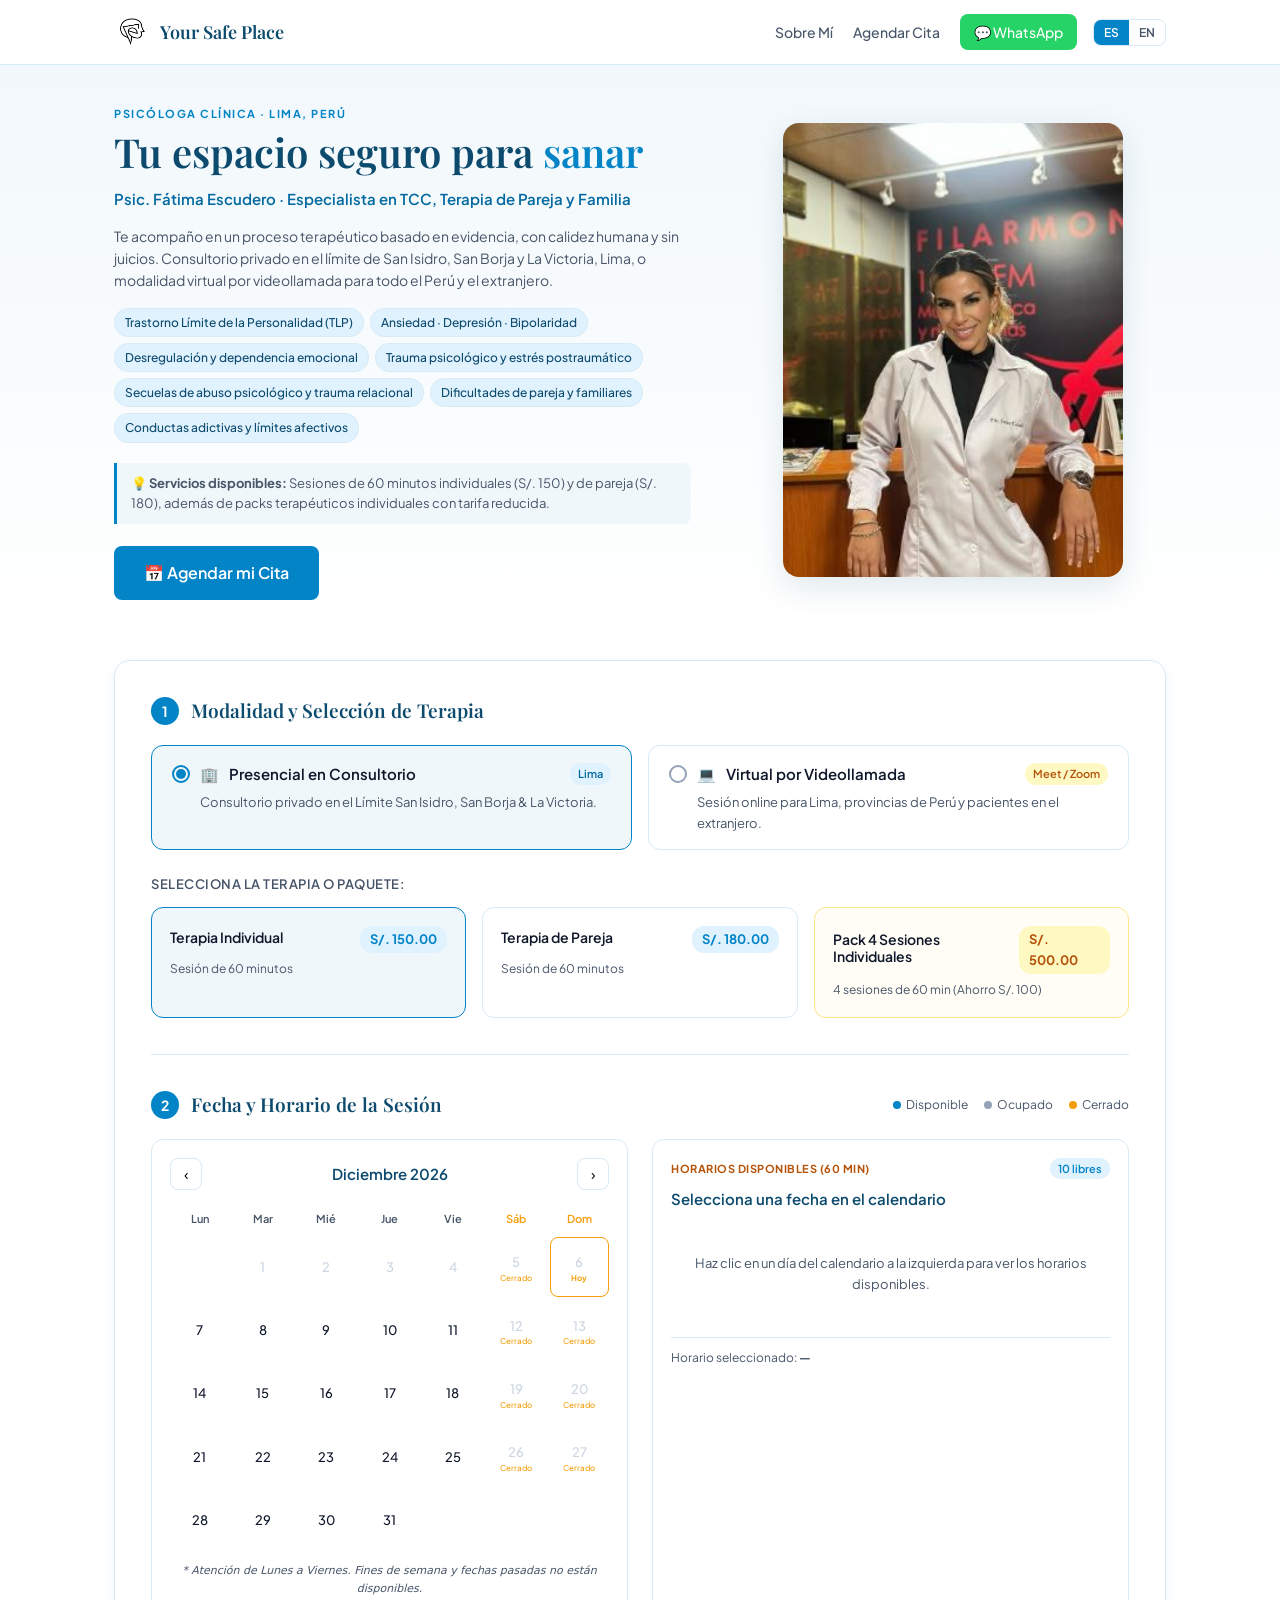
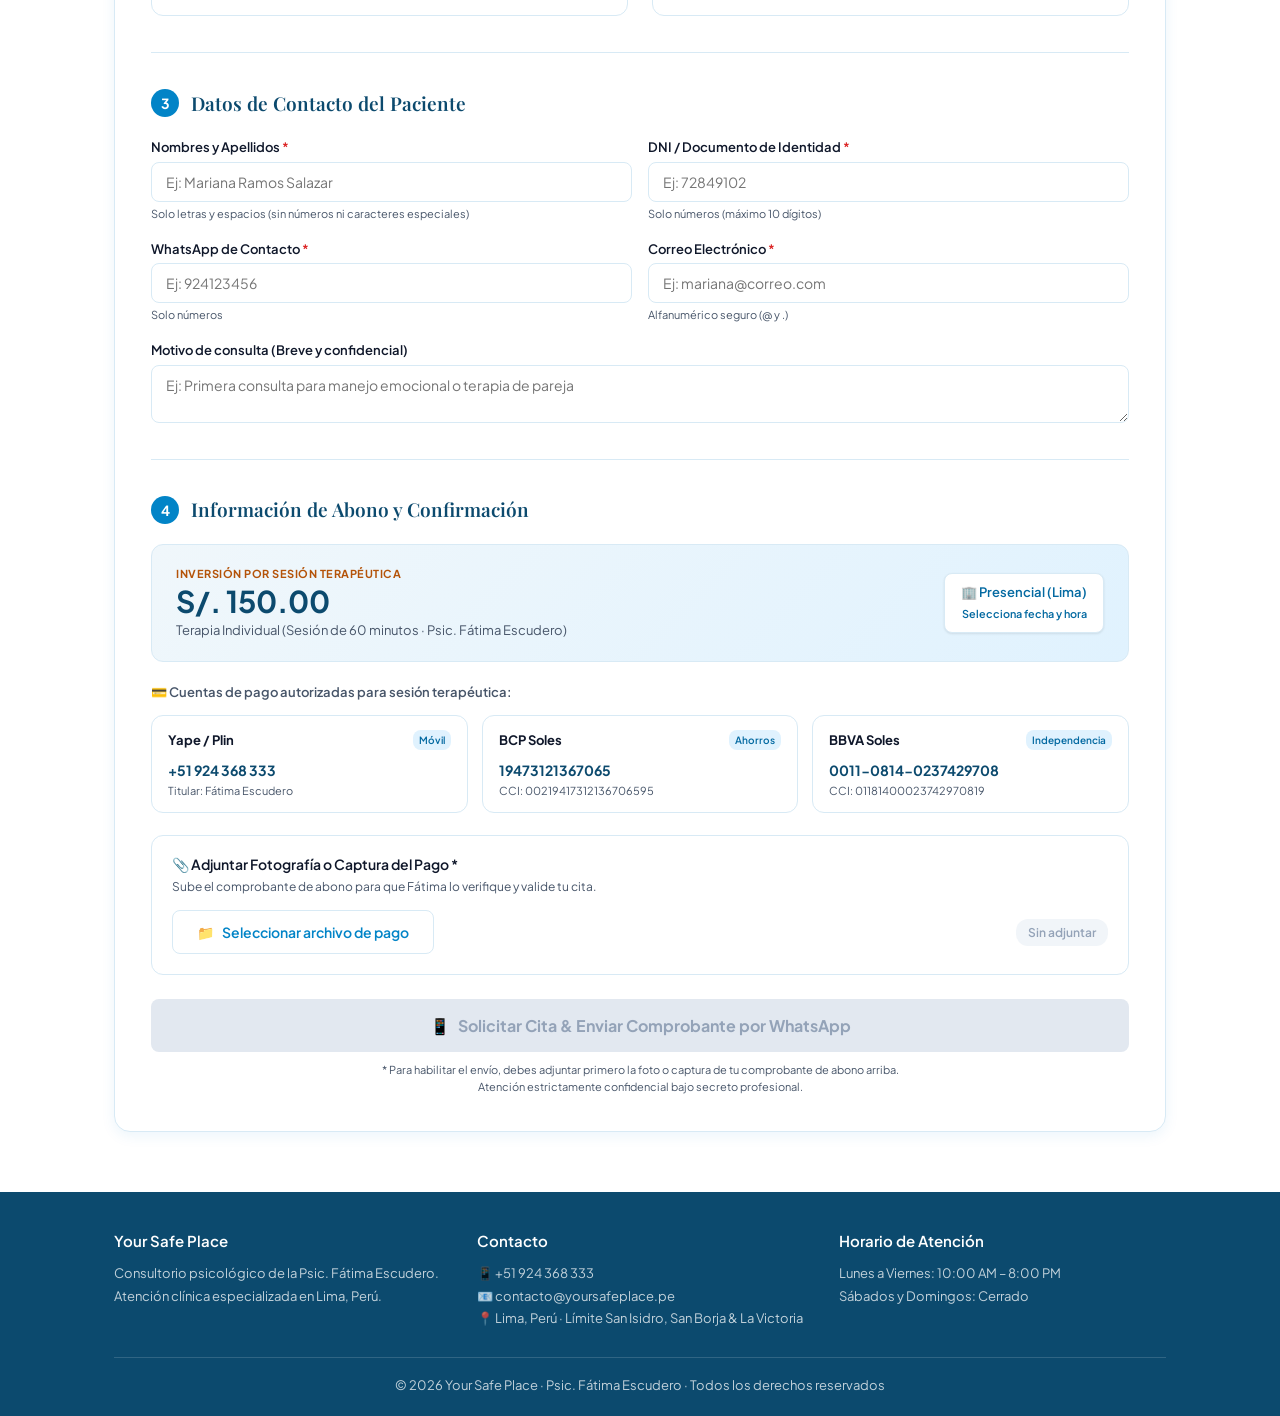
==== commit a4de9edf: "cambio en vision movil" ====
--- a/index.html
+++ b/index.html
@@ -1,14 +1,17 @@
 <!DOCTYPE html>
 <html lang="es">
+
 <head>
   <meta charset="UTF-8">
   <meta name="viewport" content="width=device-width, initial-scale=1.0">
-  <meta name="description" content="Your Safe Place — Consultorio psicológico de la Psic. Fátima Escudero en Lima, Perú. Terapia individual, pareja y paquetes clínicos presenciales y virtuales.">
+  <meta name="description"
+    content="Your Safe Place — Consultorio psicológico de la Psic. Fátima Escudero en Lima, Perú. Terapia individual, pareja y paquetes clínicos presenciales y virtuales.">
   <meta name="robots" content="index, follow">
   <title>Your Safe Place · Psic. Fátima Escudero — Agendamiento Clínico</title>
   <link rel="icon" href="assets/logo-fatima.jpg" type="image/jpeg">
   <link rel="stylesheet" href="styles.css">
 </head>
+
 <body>
 
   <!-- NAV -->
@@ -21,13 +24,15 @@
       <div class="nav-links" id="navLinks">
         <a href="#presentacion" data-i18n="nav_about">Sobre Mí</a>
         <a href="#agendamiento" data-i18n="nav_booking">Agendar Cita</a>
+        <a href="https://wa.me/51924368333" target="_blank" rel="noopener" class="nav-wa">💬 WhatsApp</a>
+      </div>
+      <div class="nav-actions">
         <div class="lang-toggle">
           <button class="active" data-lang="es">ES</button>
           <button data-lang="en">EN</button>
         </div>
-        <a href="https://wa.me/51924368333" target="_blank" rel="noopener" class="nav-wa">💬 WhatsApp</a>
-      </div>
-      <button class="nav-hamburger" id="navHamburger" aria-label="Menú"><span></span><span></span><span></span></button>
+        <button class="nav-hamburger" id="navHamburger" aria-label="Menú"><span></span><span></span><span></span></button>
+      </div>
     </div>
   </nav>
 
@@ -37,21 +42,26 @@
       <div class="presentation-grid">
         <div class="presentation-text" id="presText">
           <p class="section-label" data-i18n="hero_label">Psicóloga Clínica · Lima, Perú</p>
-          <h1><span data-i18n="hero_title">Tu espacio seguro para </span><span class="highlight" data-i18n="hero_highlight">sanar</span></h1>
-          <p class="presentation-subtitle" data-i18n="pres_subtitle">Psic. Fátima Escudero · Especialista en TCC, Terapia de Pareja y Familia</p>
-          <p class="presentation-bio" data-i18n="pres_bio">Te acompaño en un proceso terapéutico basado en evidencia, con calidez humana y sin juicios. Consultorio privado en el límite de San Isidro, San Borja y La Victoria, Lima, o modalidad virtual por videollamada para todo el Perú y el extranjero.</p>
-          
+          <h1><span data-i18n="hero_title">Tu espacio seguro para </span><span class="highlight"
+              data-i18n="hero_highlight">sanar</span></h1>
+          <p class="presentation-subtitle" data-i18n="pres_subtitle">Psic. Fátima Escudero · Especialista en TCC,
+            Terapia de Pareja y Familia</p>
+          <p class="presentation-bio" data-i18n="pres_bio">Te acompaño en un proceso terapéutico basado en evidencia,
+            con calidez humana y sin juicios. Consultorio privado en el límite de San Isidro, San Borja y La Victoria,
+            Lima, o modalidad virtual por videollamada para todo el Perú y el extranjero.</p>
+
           <div class="presentation-areas" id="presAreas">
             <!-- Badges populated by JS -->
           </div>
 
           <div class="presentation-services-summary" data-i18n="pres_services_summary">
-            💡 <strong>Servicios disponibles:</strong> Sesiones de 60 minutos individuales (S/. 150) y de pareja (S/. 180), además de packs terapéuticos individuales con tarifa reducida.
+            💡 <strong>Servicios disponibles:</strong> Sesiones de 60 minutos individuales (S/. 150) y de pareja (S/.
+            180), además de packs terapéuticos individuales con tarifa reducida.
           </div>
 
           <a href="#agendamiento" class="btn btn-primary btn-lg" data-i18n="hero_cta">📅 Agendar mi Cita</a>
         </div>
-        
+
         <div class="presentation-photo">
           <div class="photo-accent"></div>
           <img src="assets/foto-fatima-1.jpg" alt="Psicóloga Fátima Escudero" id="presImg">
@@ -81,7 +91,8 @@
               </span>
               <span class="pill-badge" data-i18n="s1_presencial_badge">Lima</span>
             </div>
-            <p class="card-desc" data-i18n="s1_presencial_desc">Consultorio privado en el Límite San Isidro, San Borja &amp; La Victoria.</p>
+            <p class="card-desc" data-i18n="s1_presencial_desc">Consultorio privado en el Límite San Isidro, San Borja
+              &amp; La Victoria.</p>
           </div>
 
           <div class="card-option" id="modVirtual" data-modality="virtual">
@@ -92,7 +103,8 @@
               </span>
               <span class="pill-badge warm" data-i18n="s1_virtual_badge">Meet / Zoom</span>
             </div>
-            <p class="card-desc" data-i18n="s1_virtual_desc">Sesión online para Lima, provincias de Perú y pacientes en el extranjero.</p>
+            <p class="card-desc" data-i18n="s1_virtual_desc">Sesión online para Lima, provincias de Perú y pacientes en
+              el extranjero.</p>
           </div>
         </div>
 
@@ -109,9 +121,12 @@
           <span class="step-badge">2</span>
           <h2 class="step-title" data-i18n="s2_header_title">Fecha y Horario de la Sesión</h2>
           <div class="legend-row">
-            <span class="legend-item"><span class="legend-dot disponible"></span> <span data-i18n="leg_disp">Disponible</span></span>
-            <span class="legend-item"><span class="legend-dot ocupado"></span> <span data-i18n="leg_ocup">Ocupado</span></span>
-            <span class="legend-item"><span class="legend-dot cerrado"></span> <span data-i18n="leg_cerr">Cerrado</span></span>
+            <span class="legend-item"><span class="legend-dot disponible"></span> <span
+                data-i18n="leg_disp">Disponible</span></span>
+            <span class="legend-item"><span class="legend-dot ocupado"></span> <span
+                data-i18n="leg_ocup">Ocupado</span></span>
+            <span class="legend-item"><span class="legend-dot cerrado"></span> <span
+                data-i18n="leg_cerr">Cerrado</span></span>
           </div>
         </div>
 
@@ -129,7 +144,8 @@
               <button id="calNext" type="button" aria-label="Mes siguiente">›</button>
             </div>
             <div class="cal-grid" id="calGrid"></div>
-            <p class="cal-note" data-i18n="cal_note">* Atención de Lunes a Viernes. Fines de semana y fechas pasadas no están disponibles.</p>
+            <p class="cal-note" data-i18n="cal_note">* Atención de Lunes a Viernes. Fines de semana y fechas pasadas no
+              están disponibles.</p>
           </div>
 
           <!-- Time Slots -->
@@ -140,7 +156,8 @@
             </div>
             <div class="slots-date-title" id="slotsDateTitle">Selecciona una fecha en el calendario</div>
             <div class="slots-scroll" id="slotsList">
-              <div style="text-align:center;color:var(--muted);padding:30px 10px;font-size:13px;" data-i18n="slots_placeholder">
+              <div style="text-align:center;color:var(--muted);padding:30px 10px;font-size:13px;"
+                data-i18n="slots_placeholder">
                 Haz clic en un día del calendario a la izquierda para ver los horarios disponibles.
               </div>
             </div>
@@ -161,28 +178,33 @@
         <form id="bookingForm" novalidate onsubmit="return false;">
           <div class="patient-form-grid">
             <div class="form-field">
-              <label for="pName"><span data-i18n="fld_name">Nombres y Apellidos</span> <span class="req">*</span></label>
+              <label for="pName"><span data-i18n="fld_name">Nombres y Apellidos</span> <span
+                  class="req">*</span></label>
               <input type="text" id="pName" placeholder="Ej: Mariana Ramos Salazar" autocomplete="name" required>
-              <span class="field-hint" data-i18n="hint_name">Solo letras y espacios (sin números ni caracteres especiales)</span>
+              <span class="field-hint" data-i18n="hint_name">Solo letras y espacios (sin números ni caracteres
+                especiales)</span>
               <span class="field-err" data-i18n="err_name">Ingresa un nombre válido (mínimo 3 letras).</span>
             </div>
 
             <div class="form-field">
-              <label for="pDNI"><span data-i18n="fld_dni">DNI / Documento de Identidad</span> <span class="req">*</span></label>
+              <label for="pDNI"><span data-i18n="fld_dni">DNI / Documento de Identidad</span> <span
+                  class="req">*</span></label>
               <input type="text" id="pDNI" placeholder="Ej: 72849102" maxlength="10" inputmode="numeric" required>
               <span class="field-hint" data-i18n="hint_dni">Solo números (máximo 10 dígitos)</span>
               <span class="field-err" data-i18n="err_dni">Ingresa entre 8 y 10 dígitos numéricos.</span>
             </div>
 
             <div class="form-field">
-              <label for="pWhatsApp"><span data-i18n="fld_wa">WhatsApp de Contacto</span> <span class="req">*</span></label>
+              <label for="pWhatsApp"><span data-i18n="fld_wa">WhatsApp de Contacto</span> <span
+                  class="req">*</span></label>
               <input type="tel" id="pWhatsApp" placeholder="Ej: 924123456" maxlength="12" inputmode="tel" required>
               <span class="field-hint" data-i18n="hint_wa">Solo números</span>
               <span class="field-err" data-i18n="err_wa">Ingresa un número de WhatsApp válido (9 a 12 dígitos).</span>
             </div>
 
             <div class="form-field">
-              <label for="pEmail"><span data-i18n="fld_email">Correo Electrónico</span> <span class="req">*</span></label>
+              <label for="pEmail"><span data-i18n="fld_email">Correo Electrónico</span> <span
+                  class="req">*</span></label>
               <input type="email" id="pEmail" placeholder="Ej: mariana@correo.com" autocomplete="email" required>
               <span class="field-hint" data-i18n="hint_email">Alfanumérico seguro (@ y .)</span>
               <span class="field-err" data-i18n="err_email">Ingresa un correo electrónico válido.</span>
@@ -190,7 +212,8 @@
 
             <div class="form-field full">
               <label for="pReason" data-i18n="fld_reason">Motivo de consulta (Breve y confidencial)</label>
-              <textarea id="pReason" rows="2" placeholder="Ej: Primera consulta para manejo emocional o terapia de pareja" maxlength="500"></textarea>
+              <textarea id="pReason" rows="2"
+                placeholder="Ej: Primera consulta para manejo emocional o terapia de pareja" maxlength="500"></textarea>
             </div>
           </div>
         </form>
@@ -257,7 +280,8 @@
       <div class="footer-grid">
         <div>
           <h4>Your Safe Place</h4>
-          <p data-i18n="ft_desc">Consultorio psicológico de la Psic. Fátima Escudero. Atención clínica especializada en Lima, Perú.</p>
+          <p data-i18n="ft_desc">Consultorio psicológico de la Psic. Fátima Escudero. Atención clínica especializada en
+            Lima, Perú.</p>
         </div>
         <div>
           <h4 data-i18n="ft_contact">Contacto</h4>
@@ -272,7 +296,8 @@
         </div>
       </div>
       <div class="footer-bottom">
-        <p>© 2026 Your Safe Place · Psic. Fátima Escudero · <span data-i18n="ft_rights">Todos los derechos reservados</span></p>
+        <p>© 2026 Your Safe Place · Psic. Fátima Escudero · <span data-i18n="ft_rights">Todos los derechos
+            reservados</span></p>
       </div>
     </div>
   </footer>
@@ -284,12 +309,14 @@
       <p class="modal-subtitle" data-i18n="modal_desc">Tu código de solicitud es:</p>
       <div class="code-display" id="modalCode">#YSP-0000</div>
       <p style="text-align:center;font-size:13px;color:var(--muted);margin-bottom:20px;" data-i18n="modal_inst">
-        Al hacer clic se abrirá WhatsApp con los detalles de tu solicitud. Adjunta la captura de tu comprobante en el chat para que Fátima confirme tu cita.
+        Al hacer clic se abrirá WhatsApp con los detalles de tu solicitud. Adjunta la captura de tu comprobante en el
+        chat para que Fátima confirme tu cita.
       </p>
       <button type="button" class="btn btn-wa btn-block btn-lg" id="modalWhatsApp">
         💬 <span data-i18n="modal_wa_btn">Abrir WhatsApp y Enviar</span>
       </button>
-      <button type="button" class="btn btn-secondary btn-block mt-2" id="modalClose" data-i18n="modal_close" style="margin-top:12px;">
+      <button type="button" class="btn btn-secondary btn-block mt-2" id="modalClose" data-i18n="modal_close"
+        style="margin-top:12px;">
         Cerrar
       </button>
     </div>
@@ -297,4 +324,5 @@
 
   <script src="app.js"></script>
 </body>
-</html>
+
+</html>
--- a/styles.css
+++ b/styles.css
@@ -58,13 +58,14 @@
 .nav-brand{display:flex;align-items:center;gap:10px;text-decoration:none}
 .nav-brand img{width:36px;height:36px;object-fit:contain;border-radius:6px;background:#fff;padding:2px}
 .nav-brand span{font-family:var(--font-heading);font-size:18px;font-weight:600;color:var(--accent-deep)}
-.nav-links{display:flex;align-items:center;gap:20px}
+.nav-links{display:flex;align-items:center;gap:20px;margin-left:auto;margin-right:16px}
 .nav-links a{font-size:14px;font-weight:500;color:var(--muted);transition:color .2s;position:relative}
 .nav-links a:hover{color:var(--accent)}
 .nav-links a::after{content:'';position:absolute;bottom:-4px;left:0;width:0;height:2px;background:var(--accent);transition:width .2s var(--ease-out)}
 .nav-links a:hover::after{width:100%}
-.lang-toggle{display:flex;border:1px solid var(--border);border-radius:var(--radius);overflow:hidden}
-.lang-toggle button{padding:5px 10px;font-size:12px;font-weight:600;border:none;background:transparent;color:var(--muted);transition:background .2s,color .2s}
+.nav-actions{display:flex;align-items:center;gap:12px}
+.lang-toggle{display:flex;border:1px solid var(--border);border-radius:var(--radius);overflow:hidden;background:var(--surface)}
+.lang-toggle button{padding:5px 10px;font-size:12px;font-weight:600;border:none;background:transparent;color:var(--muted);cursor:pointer;transition:background .2s,color .2s}
 .lang-toggle button.active{background:var(--accent);color:#fff}
 .nav-wa{display:inline-flex;align-items:center;gap:6px;background:#25D366;color:#fff!important;padding:7px 14px;border-radius:var(--radius);font-size:13px;font-weight:600;transition:transform 160ms var(--ease-out),background .2s}
 .nav-wa:hover{background:#1DA851;color:#fff!important}
@@ -333,9 +334,13 @@
 }
 
 @media(max-width:767px){
+  .nav-inner{padding:0 16px!important}
+  .nav-brand span{font-size:16px!important;white-space:nowrap!important}
   .nav-links{display:none}
-  .nav-links.open{display:flex;flex-direction:column;position:absolute;top:64px;left:0;right:0;background:var(--surface);border-bottom:1px solid var(--border);padding:20px;box-shadow:var(--shadow);z-index:99}
+  .nav-links.open{display:flex;flex-direction:column;position:absolute;top:64px;left:0;right:0;background:var(--surface);border-bottom:1px solid var(--border);padding:20px;box-shadow:var(--shadow);z-index:99;gap:16px;margin:0}
+  .nav-actions{display:flex;align-items:center;gap:10px}
   .nav-hamburger{display:flex}
+  .lang-toggle button{padding:4px 9px;font-size:11px}
   .presentation-text h1{font-size:30px!important}
   .booking-main-card{padding:20px 16px}
   .modality-grid{grid-template-columns:1fr}
